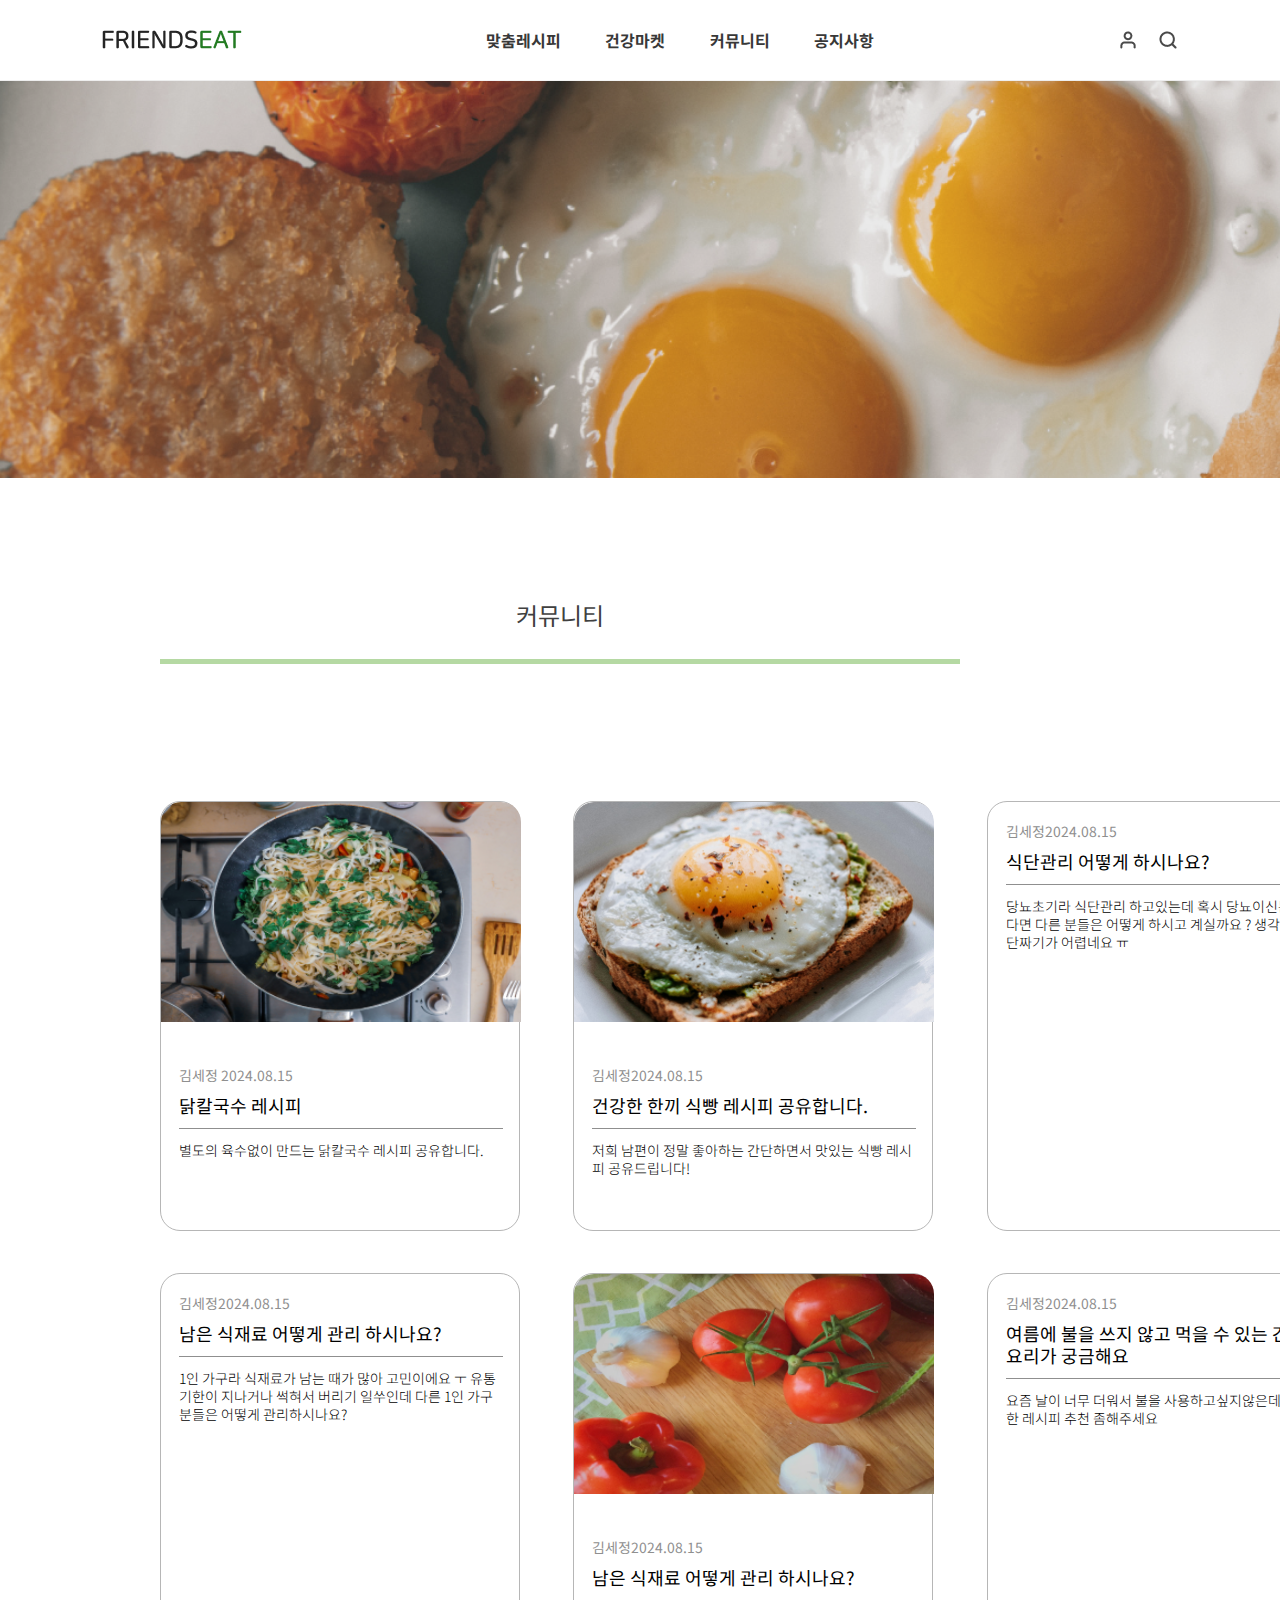
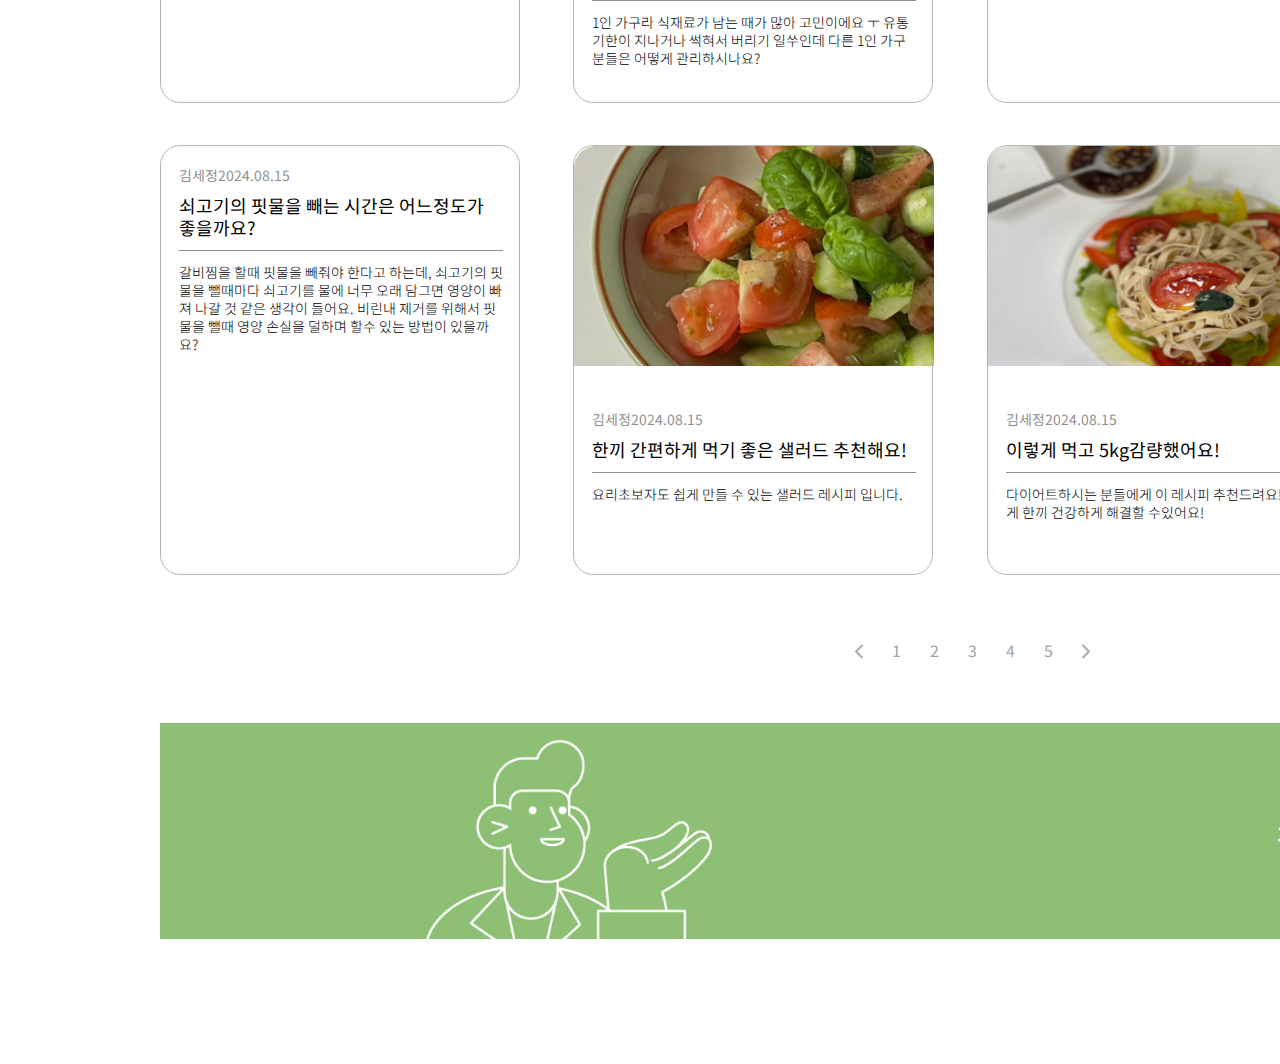
==== sub/community.html @ 51576c76 "20240816" ====
<!DOCTYPE html>
<html lang="en">
  <head>
    <meta charset="UTF-8" />
    <meta name="viewport" content="width=device-width, initial-scale=1.0" />
    <title>프렌즈잇</title>
    <link rel="stylesheet" href="../css/reset.css" />
    <link rel="stylesheet" href="../css/community.css" />
  </head>
  <body>
    <header>
      <div class="headerwrap">
        <div class="header_wrapper">
          <!-- 로고 -->
          <h1>
            <a href="/">
              <img src="../img/common/FRIENDSEAT.png" alt="로고" />
            </a>
          </h1>
          <!-- 메뉴 -->
          <nav>
            <ul>
              <li class="first_menu">
                <a href="./sub/my_recipe.html">맞춤레시피</a>
                <ul class="submenu">
                  <li><a href="#">건강정보</a></li>
                  <li><a href="#">인기레시피</a></li>
                  <li><a href="#">맞춤레시피</a></li>
                </ul>
              </li>
              <li class="second_menu">
                <a href="./market.html">건강마켓</a>
                <ul class="submenu">
                  <li><a href="#">베스트</a></li>
                  <li><a href="#">신상품</a></li>
                  <li><a href="#">건강반찬</a></li>
                  <li><a href="#">식사대용</a></li>
                  <li><a href="#">영양간식</a></li>
                  <li><a href="#">맞춤식단</a></li>
                </ul>
              </li>
              <li class="3rd_menu">
                <a href="./community.html">커뮤니티</a>
                <ul class="submenu">
                  <li><a href="./community.html">커뮤니티</a></li>
                  <li><a href="./community2.html">전문가의QnA</a></li>
                </ul>
              </li>
              <li>
                <a href="./notice.html">공지사항</a>
                <ul class="submenu">
                  <li><a href="./notice.html">공지사항</a></li>
                  <li><a href="./notice_2.html">홍보자료</a></li>
                </ul>
              </li>
            </ul>
          </nav>
          <!-- 아이콘 -->
          <div class="icons">
            <a href="./sub/login.html"><div class="login"></div></a>
            <a href="#"><div class="search"></div></a>
          </div>
        </div>
      </div>
    </header>
    <!-- 첫번째 섹션 -->
    <section class="sec01_wrap">
      <div class="visual_box"></div>
    </section>
    <!-- 두번째 섹션 -->
    <section class="sec02_wrap">
        <div class="top_txt">
            <a href="./community.html">커뮤니티</a>
            <a href="./community2.html">전문가의 QnA</a>
        </div>
        <div class="bottom_box">
              <div class="change_box">
                <a href="#">최신순</a>
                <a href="#">조회순</a>
                <a href="#">스크랩순</a>
              </div>
              <div class="community_photo">
                <a href="#"
                  ><div class="photo_box">
                    <div class="photo1"></div>
                    <div class="txt_community">
                     <h3><span>김세정 </span>2024.08.15</h3>
                    <h2>닭칼국수 레시피 </h2>
                    <p>별도의 육수없이 만드는 닭칼국수 레시피 공유합니다.</p>
                    
                  </div>
                  </div></a
                >
                <a href="#"
                  ><div class="photo_box">
                    <div class="photo2"></div>
                    <div class="txt_community">
                      <h3>김세정<span></span>2024.08.15</h3>
                     <h2>건강한 한끼 식빵 레시피 공유합니다. </h2>
                     <p>저희 남편이 정말 좋아하는 간단하면서 맛있는 식빵 레시피 공유드립니다!</p>
                     
                   </div>
                  </div></a
                >
                <a href="#"
                  ><div class="photo_box">
                  
                    <div class="txt_community">
                      <h3>김세정<span></span>2024.08.15</h3>
                     <h2>식단관리 어떻게 하시나요? </h2>
                     <p>당뇨초기라 식단관리 하고있는데 혹시 당뇨이신분 계시다면 다른 분들은  어떻게 하시고 계실까요 ? 
                      생각보다 식단짜기가 어렵네요 ㅠ  </p>
                     
                   </div>
                  </div></a
                >
                <a href="#"
                  ><div class="photo_box">
                    <div class="photo4"></div>
                    <div class="txt_community">
                      <h3>김세정<span></span>2024.08.15</h3>
                     <h2>단호박 닭가슴살 조림 따라해보기 </h2>
                     <p>1인 가구라 식재료가 남는 때가 많아 고민이에요 ㅜ
                      유통기한이 지나거나 썩혀서 버리기 일쑤인데
                      다른 1인 가구 분들은 어떻게 관리하시나요?</p>
                     
                   </div>
                  </div></a
                >
                <a href="#"
                  ><div class="photo_box">
                   
                    <div class="txt_community">
                      <h3>김세정<span></span>2024.08.15</h3>
                     <h2>남은 식재료 어떻게 관리 하시나요? </h2>
                     <p>1인 가구라 식재료가 남는 때가 많아 고민이에요 ㅜ
                      유통기한이 지나거나 썩혀서 버리기 일쑤인데
                      다른 1인 가구 분들은 어떻게 관리하시나요?</p>
                     
                   </div>
                  </div></a
                >
                <a href="#"
                  ><div class="photo_box">
                    <div class="photo6"></div>
                    <div class="txt_community">
                      <h3>김세정<span></span>2024.08.15</h3>
                     <h2>남은 식재료 어떻게 관리 하시나요? </h2>
                     <p>1인 가구라 식재료가 남는 때가 많아 고민이에요 ㅜ
                      유통기한이 지나거나 썩혀서 버리기 일쑤인데
                      다른 1인 가구 분들은 어떻게 관리하시나요?</p>
                     
                   </div>
                  </div></a
                >
                <a href="#"
                  ><div class="photo_box">
                  
                    <div class="txt_community">
                      <h3>김세정<span></span>2024.08.15</h3>
                     <h2>여름에 불을 쓰지 않고 먹을 수 있는 간단한 요리가 궁금해요 </h2>
                     <p>요즘 날이 너무 더워서 불을 사용하고싶지않은데  먹을만한 레시피 추천 좀해주세요 </p>
                     
                   </div>
                  </div></a
                >
                <a href="#"
                  ><div class="photo_box">
                 
                    <div class="txt_community">
                      <h3>김세정<span></span>2024.08.15</h3>
                     <h2>맛있고 건강한 간식 추천 부탁드려요 </h2>
                     <p>아이와 남편이 과체중이라서 체중조절을 해야합니다. 먹을거 좋아하고 특히 간식좋아합니다. 거기다 사과.오렌지.복숭아.호두 알러지가 있어서 만들어먹는 간식도 조심스럽네요. 맛있으면서 건강한 간식만드는법 알려주세요
                    </p>
                     
                   </div>
                  </div></a
                >
                <a href="#"
                  ><div class="photo_box">
                   
                    <div class="txt_community">
                      <h3>김세정<span></span>2024.08.15</h3>
                     <h2>쇠고기의 핏물을 빼는 시간은 어느정도가 좋을까요? </h2>
                     <p>갈비찜을 할때 핏물을 빼줘야 한다고 하는데, 쇠고기의 핏물을 뺄때마다 쇠고기를 물에 너무 오래 담그면 영양이 빠져 나갈 것 같은 생각이 들어요. 비린내 졔거를 위해서 
                       핏물을  뺄때 영양 손실을 덜하며 할수 있는 방법이 있을까요?</p>
                     
                   </div>
                  </div></a>
                <a href="#"
                  ><div class="photo_box">
                    <div class="photo10"></div>
                    <div class="txt_community">
                      <h3>김세정<span></span>2024.08.15</h3>
                     <h2>한끼 간편하게 먹기 좋은 샐러드 추천해요!  </h2>
                     <p>요리초보자도 쉽게 만들 수 있는 샐러드 레시피 입니다.</p>
                     
                   </div>
                  </div></a>
                <a href="#"
                  ><div class="photo_box">
                    <div class="photo11"></div>
                    <div class="txt_community">
                      <h3>김세정<span></span>2024.08.15</h3>
                     <h2>이렇게 먹고 5kg감량했어요!  </h2>
                     <p>다이어트하시는 분들에게 이 레시피 추천드려요! 
                      간단하게 한끼 건강하게 해결할 수있어요! </p>
                     
                   </div>
                  </div></a>
                <a href="#"
                  ><div class="photo_box">
                 
                    <div class="txt_community">
                      <h3>김세정<span></span>2024.08.15</h3>
                     <h2>전을 바삭하게 굽는 방법 궁금해요 </h2>
                     <p>항상 전을 할때 눅눅해져서 고민이에요 . 반죽이 문제인건지 ..
                       전분가루를 사용하는데 혹시 추가로 들어가는 재료가 따로있을까요?</p>
                     
                   </div>
                  </div></a>
                
              </div>
             
        </div>
        <div class="recipe_number">
          <a href="#"></a>
          <a href="#">1</a>
          <a href="#">2</a>
          <a href="#">3</a>
          <a href="#">4</a>
          <a href="#">5</a>
          <a href="#"></a>
        </div>
        <!-- 세번째 섹션 -->
        <a href="#"><div class="sec03_wrap">
          <div class="info_txt">
          <h2>건강정보 바로가기 </h2>
        </div>
         </div></a>
        
  </body>
</html>
---- css/community.css ----
@charset "utf-8";
@import url("https://fonts.googleapis.com/css2?family=Noto+Sans+KR:wght@100..900&family=Noto+Sans:ital,wght@0,100..900;1,100..900&display=swap");

* {
  margin: 0;
  padding: 0;
}
body {
  font-family: "Noto Sans KR", sans-serif;
  color: #383838;
}
.page_wrap {
  width: 100%;
}
header {
  width: 100%;
  height: auto;
  border-bottom: 1px solid #eeeeee;

  position: fixed;
  z-index: 999;
}
.headerwrap {
  width: 100%;
  height: 80px;

  background-color: transparent;
  transition: 0.3s;
}
.headerwrap:hover {
  background-color: #fff;
}
.header_wrapper {
  width: 84%;
  height: 100%;
  display: flex;
  justify-content: space-between;
  margin: 0 auto;
}
h1 {
  width: 140px;
  height: 20px;
  padding: 30px 0;
}
nav {
  width: 36%;
  height: 100%;
  text-align: center;
  font-weight: bold;
}
nav > ul {
  display: flex;
  justify-content: space-between;
  line-height: 80px;
  width: 100%;
  height: auto;
  position: relative;
}
nav > ul::after {
  position: absolute;
  top: 80px;
  left: -80px;
  content: "메뉴배경";
  font-size: 0;
  display: block;
  width: 128%;
  height: 0;
  overflow: hidden;
  background-color: #fff;
  box-sizing: border-box;
  border: 1px solid #f5f5f5;

  border-top: none;
  transition: 0.3s;
  border-radius: 0px 0px 20px 20px;
}

nav > ul:hover::after {
  height: 240px;
}
.submenu:not(:hover) > li > a {
  color: #797979;
}
.icons {
  display: flex;
  padding: 30px 0;
  column-gap: 20px;
}

.login {
  width: 20px;
  height: 20px;
  background-image: url(../img/common/css_sprites_1.png);
  background-position: -2211px -499px;
}
.search {
  width: 20px;
  height: 20px;
  background-image: url(../img/common/css_sprites_1.png);
  background-position: -1293px -628px;
}

/*2차메뉴*/
nav > ul > li {
  position: relative;
  top: 0;
  left: 0;
}
.submenu {
  width: 156%;
  height: 0;
  overflow: hidden;
  background-color: rgb(255, 255, 255);
  position: absolute;
  top: 80px;
  left: -18px;
  line-height: 32px;
  transition: 0.5s;
  column-gap: 70px;
  color: #575757;
  text-align: center;
  z-index: 55;
  transition: 0.3s;
}
.submenu li {
  padding-top: 20px;
}
nav > ul:hover .submenu {
  height: 210px;
}
nav > ul > li:hover > a {
  color: #88b14b;
}
.submenu > li:hover > a {
  color: #88b14b;
}
/* 메뉴 애니메이션 */
nav > ul > li:after {
  content: "";
  position: absolute;
  bottom: 0;
  left: 0;
  width: 45px;
  height: 4px;
  display: block;
  background-color: #237b22;
  transform: scaleX(0);
  transition: 0.3s;
}
nav > ul > li:nth-child(2):after {
  content: "";
  position: absolute;
  bottom: 0;
  left: 1px;
  width: 45px;
  height: 4px;
  display: block;
  background-color: #237b22;
  transform: scaleX(0);
  transition: 0.3s;
}
nav > ul > li:nth-child(2):after {
  content: "";
  position: absolute;
  bottom: 0;
  left: 1px;
  width: 45px;
  height: 4px;
  display: block;
  background-color: #237b22;
  transform: scaleX(0);
  transition: 0.3s;
}
nav > ul > li:nth-child(3):after {
  content: "";
  position: absolute;
  bottom: 0;
  left: 1px;
  width: 45px;
  height: 4px;
  display: block;
  background-color: #237b22;
  transform: scaleX(0);
  transition: 0.3s;
}
nav > ul > li:nth-child(4):after {
  content: "";
  position: absolute;
  bottom: 0;
  left: 2px;
  width: 45px;
  height: 4px;
  display: block;
  background-color: #237b22;
  transform: scaleX(0);
  transition: 0.3s;
}
nav ul li:nth-child(1):hover::after {
  width: 78px;
  transform: scaleX(1);
}
nav ul li:nth-child(2):hover::after {
  width: 63px;
  transform: scaleX(1);
}
nav ul li:nth-child(3):hover::after {
  width: 63px;
  transform: scaleX(1);
}
nav ul li:nth-child(4):hover::after {
  width: 45px;
  transform: scaleX(1);
}
section {
  margin: 0 auto;
  margin-bottom: 125px;
  width: 100%;
}
/* 섹션1 */
.sec01_wrap {
  width: 1920px;
  height: 478px;
  background-image: url(../img/recipe/recipe_main.png);
  background-repeat: no-repeat;
  margin: 0 auto;
}
.visual_box {
  width: 100%;
  height: 100%;
  box-sizing: border-box;
  padding: 250px 120px;
}

.visual_box > h2 {
  font-size: 48px;
  color: #fff;
  font-weight: bold;
  margin-bottom: 20px;
}
.visual_box > p {
  font-size: 24px;
  color: #fff;
  font-weight: 400;
}
.sec02_wrap {
  width: 1920px;
  height: auto;
  margin: 0 auto;
  margin-top: 125px;
  margin-bottom: 125px;
}
.sec02_wrap .top_txt {
  margin: 0 auto;
  width: 1600px;
  font-size: 24px;
  color: #000000;

  display: flex;
  justify-content: space-between;
  margin-bottom: 125px;
}
.sec02_wrap .top_txt a {
  width: 800px;
  text-align: center;
  color: #404040;
  transition: 0.2s;
}
.sec02_wrap .top_txt a:last-child {
  width: 800px;
  text-align: center;
  color: #c9c9c9;
  transition: 0.2s;
}
.sec02_wrap .top_txt a:hover {
  font-weight: 500;
}

.sec02_wrap .top_txt a:first-child::after {
  content: "";
  display: block;
  width: 800px;
  height: 5px;
  background-color: #b5d9a3;
  margin: 0 auto;
  position: relative;
  top: 32px;
}
.change_box {
  width: fit-content;
  height: 20px;
  margin: 0 auto;
  margin-right: 160px;
  margin-bottom: 24px;
  text-align: center;
}
.change_box a {
  margin-left: 20px;
  color: #d9d9d9;
  transition: 0.3s;
}
.change_box a:hover {
  color: #237b22;
  font-weight: 500;
}
.community_photo {
  width: 1600px;
  height: 1375px;
  display: flex;
  justify-content: space-between;
  flex-wrap: wrap;
  margin: 0 auto;
}

.community_photo > a {
  width: 360px;
  height: 430px;
  box-sizing: border-box;
  border: 1px solid #b6b6b6;
  border-radius: 20px;
  margin-bottom: 42px;
}
.community_photo .photo_box {
  width: 360px;
  height: 430px;
  overflow: hidden;
}
.photo1 {
  width: 360px;
  height: 220px;
  overflow: hidden;
  background-image: url(../img/community/community1.png);
  background-repeat: no-repeat;
  background-size: 110%;
  border-radius: 20px 20px 0 0;
  background-position: -10px;
  margin-bottom: 24px;
}
.txt_community {
  box-sizing: border-box;
  padding: 18px;
}
.photo_box p {
  font-size: 14px;
  color: #000;
  font-weight: 300;
  line-height: 18px;
}
.photo_box h3 {
  font-size: 14px;
  font-weight: 400;
  color: #8f8f8f;
  margin-bottom: 12px;
  margin-top: 4px;
}
.photo_box h2 {
  font-size: 18px;
  font-weight: 400;
  color: #000;
  margin-bottom: 12px;
  line-height: 22px;
}
.photo_box h2::after {
  content: "";
  display: block;
  width: 324px;
  height: 1px;
  background-color: #8f8f8f;
  position: relative;
  top: 12px;
  margin-bottom: 24px;
}

.photo2 {
  width: 360px;
  height: 220px;
  background-image: url(../img/community/community2.png);
  background-repeat: no-repeat;
  background-size: 100%;

  border-radius: 20px 20px 0 0;

  margin-bottom: 24px;
}

.photo4 {
  width: 360px;
  height: 220px;
  background-image: url(../img/community/community4.png);
  background-repeat: no-repeat;
  background-size: 100%;

  border-radius: 20px 20px 0 0;
  margin-bottom: 17px;
  margin-bottom: 24px;
}

.photo6 {
  width: 360px;
  height: 220px;
  background-image: url(../img/community/community6.png);
  background-repeat: no-repeat;
  background-size: 110%;

  border-radius: 20px 20px 0 0;
  background-position: -6px;
  margin-bottom: 24px;
}

.photo10 {
  width: 360px;
  height: 220px;
  background-image: url(../img/community/community10.png);
  background-repeat: no-repeat;
  background-size: 110%;
  border-radius: 20px 20px 0 0;
  margin-bottom: 24px;
}
.photo11 {
  width: 360px;
  height: 220px;
  background-image: url(../img/community/community11.png);
  background-repeat: no-repeat;
  background-size: 110%;
  border-radius: 20px 20px 0 0;
  margin-bottom: 24px;
  background-position: -28px;
}

.recipe_number {
  width: 1600px;
  height: fit-content;
  margin: 0 auto;
  text-align: center;
  margin-top: 65px;
}
.recipe_number a {
  font-size: 16px;
  margin-left: 25px;
  color: #a4a4a4;
  display: inline-block;
  transition: 0.3s;
}
.recipe_number a:first-child {
  width: 8px;
  height: 16px;
  position: relative;
  top: 2px;
  background-image: url(../img/icon/sprite.png);
  background-position: -2277px 1px;
  background-repeat: no-repeat;
}
.recipe_number a:last-child {
  width: 8px;
  height: 16px;
  position: relative;
  top: 2px;
  background-image: url(../img/icon/sprite.png);
  background-position: -2285px 1px;
  background-repeat: no-repeat;
}
.recipe_number a:hover {
  color: #237b22;

  font-weight: 500;
}

/* 세번째 섹션 */
.sec03_wrap {
  width: 1600px;
  height: 216px;
  background-color: #404040;
  margin: 0 auto;
  margin-top: 65px;
  background-image: url(../img/community/health_information.png);
  background-repeat: no-repeat;
}
.sec03_wrap .info_txt {
  width: 100%;
  height: 100%;
  box-sizing: border-box;
  padding: 100px 270px;
  text-align: end;
}
.sec03_wrap .info_txt h2 {
  font-size: 28px;
  color: #fff;
  font-weight: 500;
}
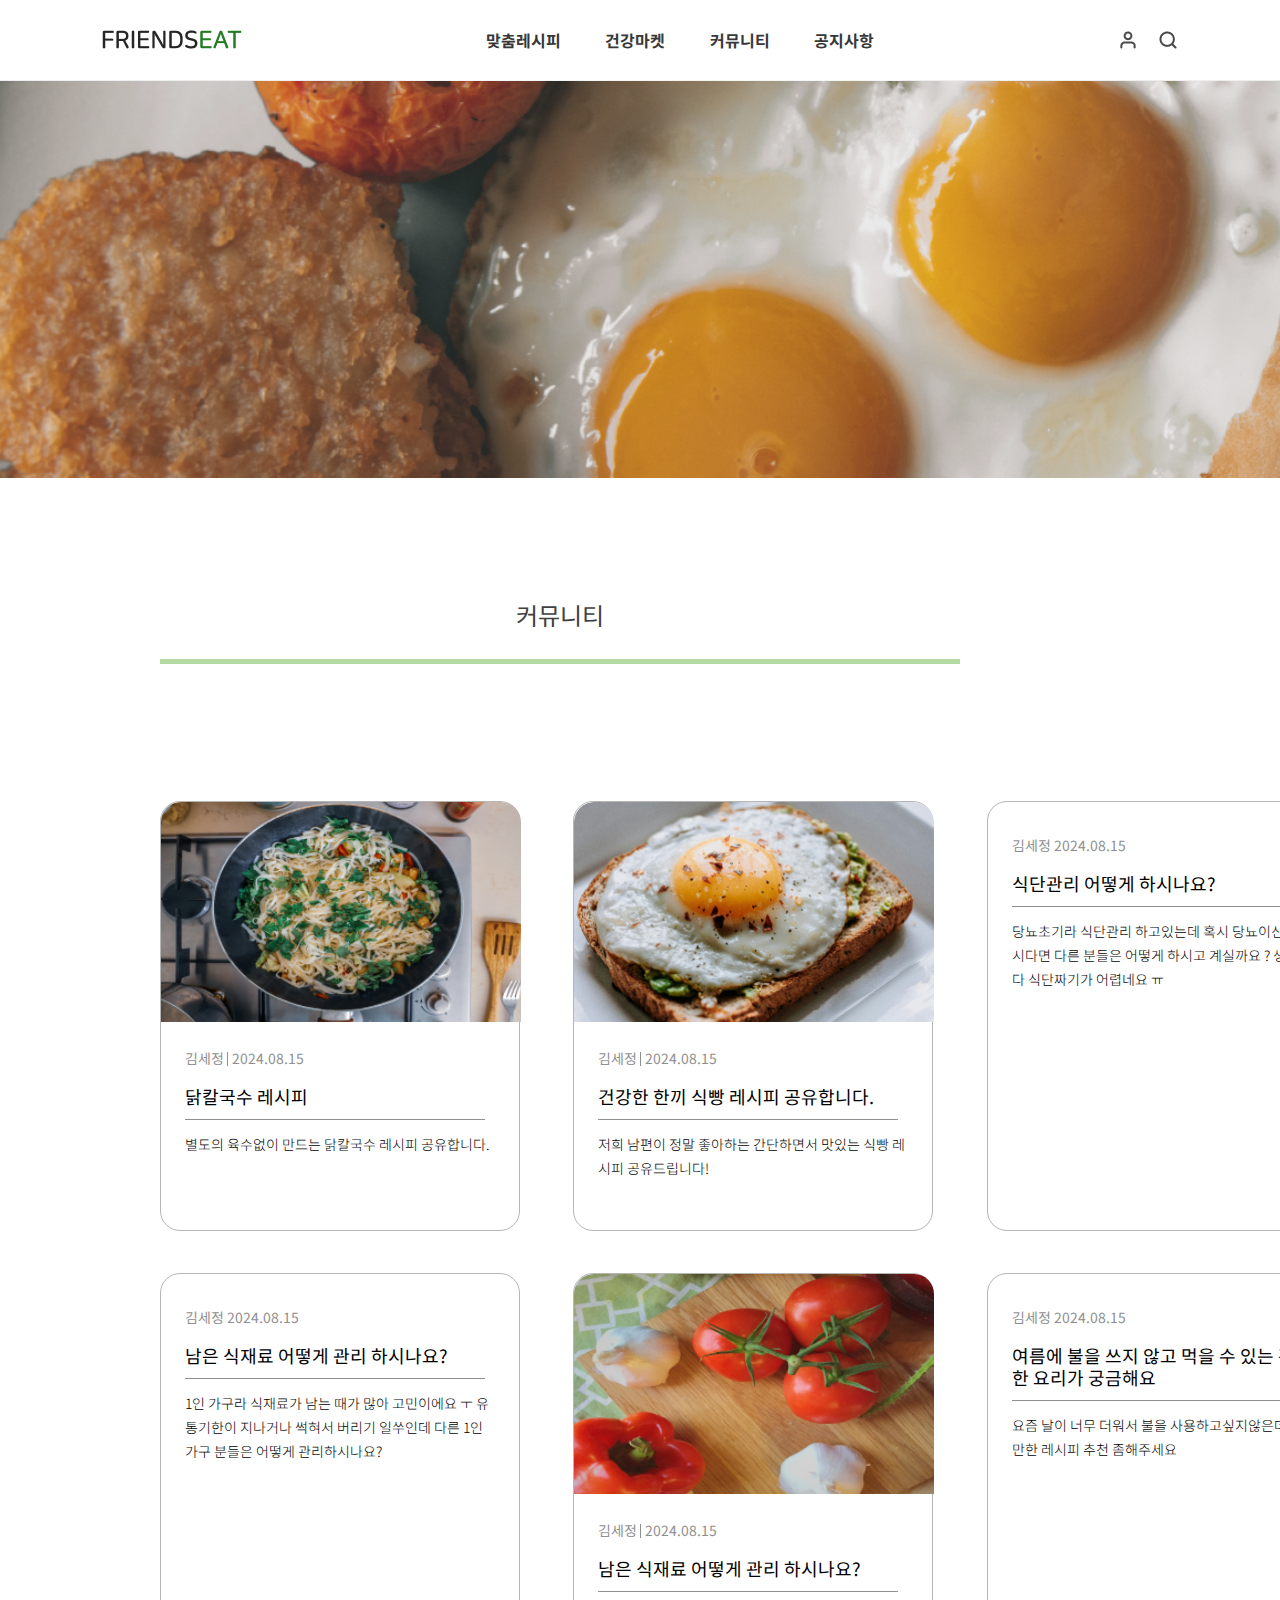
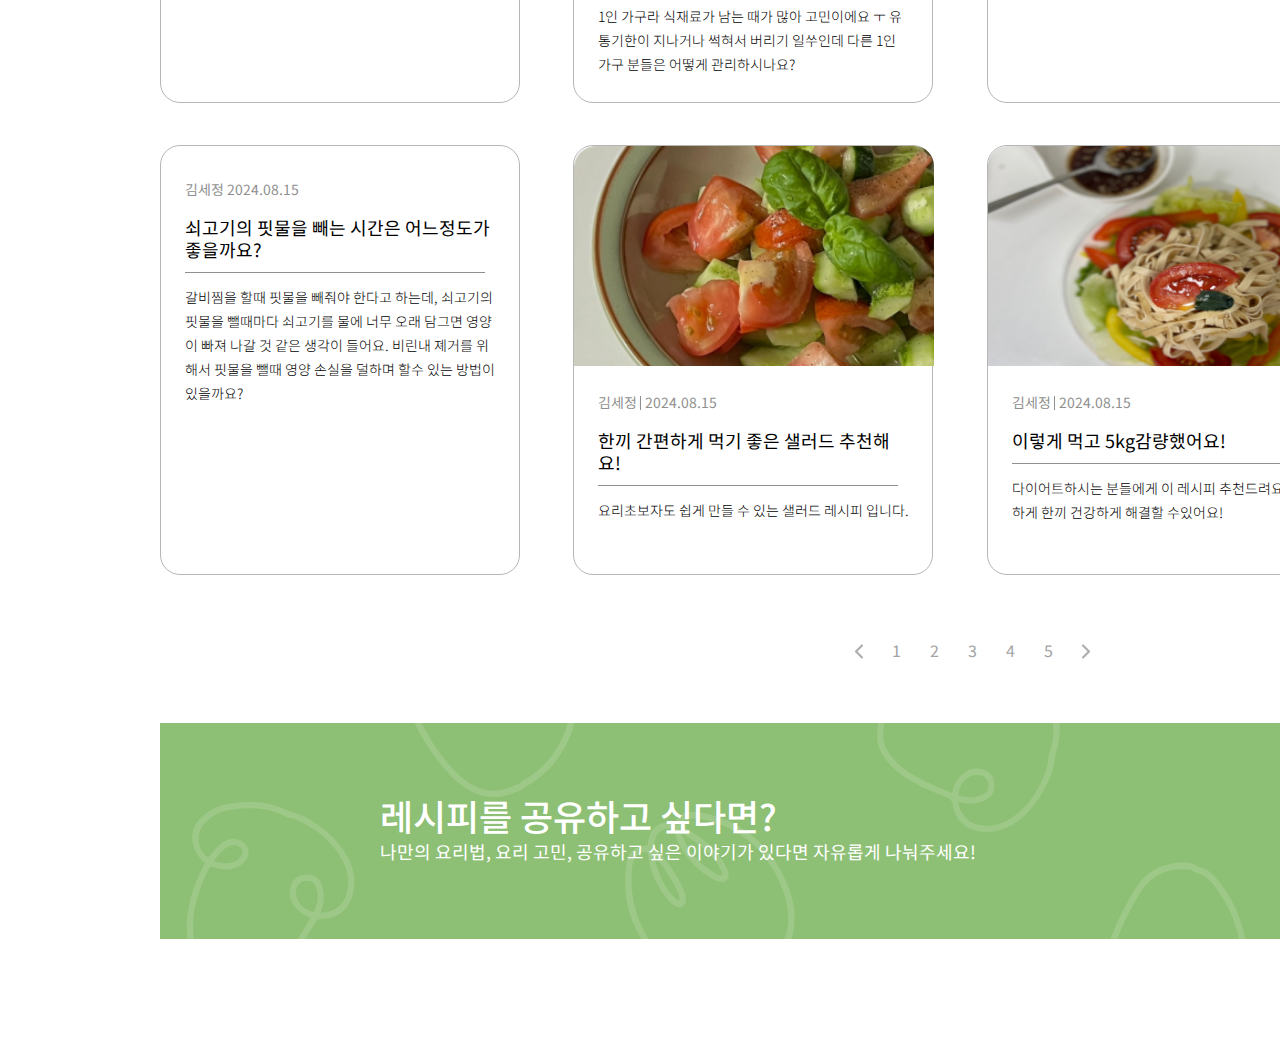
==== commit 38ff06f8: "20240821" ====
--- a/sub/community.html
+++ b/sub/community.html
@@ -6,6 +6,7 @@
     <title>프렌즈잇</title>
     <link rel="stylesheet" href="../css/reset.css" />
     <link rel="stylesheet" href="../css/community.css" />
+    <script src="../js/index.js"></script>
   </head>
   <body>
     <header>
@@ -84,7 +85,7 @@
                   ><div class="photo_box">
                     <div class="photo1"></div>
                     <div class="txt_community">
-                     <h3><span>김세정 </span>2024.08.15</h3>
+                      <h3>김세정<span></span> 2024.08.15</h3>
                     <h2>닭칼국수 레시피 </h2>
                     <p>별도의 육수없이 만드는 닭칼국수 레시피 공유합니다.</p>
                     
@@ -95,7 +96,7 @@
                   ><div class="photo_box">
                     <div class="photo2"></div>
                     <div class="txt_community">
-                      <h3>김세정<span></span>2024.08.15</h3>
+                      <h3>김세정<span></span> 2024.08.15</h3>
                      <h2>건강한 한끼 식빵 레시피 공유합니다. </h2>
                      <p>저희 남편이 정말 좋아하는 간단하면서 맛있는 식빵 레시피 공유드립니다!</p>
                      
@@ -105,8 +106,8 @@
                 <a href="#"
                   ><div class="photo_box">
                   
-                    <div class="txt_community">
-                      <h3>김세정<span></span>2024.08.15</h3>
+                    <div class="txt_nonephoto">
+                      <h3>김세정<span></span> 2024.08.15</h3>
                      <h2>식단관리 어떻게 하시나요? </h2>
                      <p>당뇨초기라 식단관리 하고있는데 혹시 당뇨이신분 계시다면 다른 분들은  어떻게 하시고 계실까요 ? 
                       생각보다 식단짜기가 어렵네요 ㅠ  </p>
@@ -118,7 +119,7 @@
                   ><div class="photo_box">
                     <div class="photo4"></div>
                     <div class="txt_community">
-                      <h3>김세정<span></span>2024.08.15</h3>
+                      <h3>김세정<span></span> 2024.08.15</h3>
                      <h2>단호박 닭가슴살 조림 따라해보기 </h2>
                      <p>1인 가구라 식재료가 남는 때가 많아 고민이에요 ㅜ
                       유통기한이 지나거나 썩혀서 버리기 일쑤인데
@@ -130,8 +131,8 @@
                 <a href="#"
                   ><div class="photo_box">
                    
-                    <div class="txt_community">
-                      <h3>김세정<span></span>2024.08.15</h3>
+                    <div class="txt_nonephoto">
+                      <h3>김세정<span></span> 2024.08.15</h3>
                      <h2>남은 식재료 어떻게 관리 하시나요? </h2>
                      <p>1인 가구라 식재료가 남는 때가 많아 고민이에요 ㅜ
                       유통기한이 지나거나 썩혀서 버리기 일쑤인데
@@ -144,7 +145,7 @@
                   ><div class="photo_box">
                     <div class="photo6"></div>
                     <div class="txt_community">
-                      <h3>김세정<span></span>2024.08.15</h3>
+                      <h3>김세정<span></span> 2024.08.15</h3>
                      <h2>남은 식재료 어떻게 관리 하시나요? </h2>
                      <p>1인 가구라 식재료가 남는 때가 많아 고민이에요 ㅜ
                       유통기한이 지나거나 썩혀서 버리기 일쑤인데
@@ -156,8 +157,8 @@
                 <a href="#"
                   ><div class="photo_box">
                   
-                    <div class="txt_community">
-                      <h3>김세정<span></span>2024.08.15</h3>
+                    <div class="txt_nonephoto">
+                      <h3>김세정<span></span> 2024.08.15</h3>
                      <h2>여름에 불을 쓰지 않고 먹을 수 있는 간단한 요리가 궁금해요 </h2>
                      <p>요즘 날이 너무 더워서 불을 사용하고싶지않은데  먹을만한 레시피 추천 좀해주세요 </p>
                      
@@ -167,8 +168,8 @@
                 <a href="#"
                   ><div class="photo_box">
                  
-                    <div class="txt_community">
-                      <h3>김세정<span></span>2024.08.15</h3>
+                    <div class="txt_nonephoto">
+                      <h3>김세정<span></span> 2024.08.15</h3>
                      <h2>맛있고 건강한 간식 추천 부탁드려요 </h2>
                      <p>아이와 남편이 과체중이라서 체중조절을 해야합니다. 먹을거 좋아하고 특히 간식좋아합니다. 거기다 사과.오렌지.복숭아.호두 알러지가 있어서 만들어먹는 간식도 조심스럽네요. 맛있으면서 건강한 간식만드는법 알려주세요
                     </p>
@@ -179,8 +180,8 @@
                 <a href="#"
                   ><div class="photo_box">
                    
-                    <div class="txt_community">
-                      <h3>김세정<span></span>2024.08.15</h3>
+                    <div class="txt_nonephoto">
+                      <h3>김세정<span></span> 2024.08.15</h3>
                      <h2>쇠고기의 핏물을 빼는 시간은 어느정도가 좋을까요? </h2>
                      <p>갈비찜을 할때 핏물을 빼줘야 한다고 하는데, 쇠고기의 핏물을 뺄때마다 쇠고기를 물에 너무 오래 담그면 영양이 빠져 나갈 것 같은 생각이 들어요. 비린내 졔거를 위해서 
                        핏물을  뺄때 영양 손실을 덜하며 할수 있는 방법이 있을까요?</p>
@@ -191,7 +192,7 @@
                   ><div class="photo_box">
                     <div class="photo10"></div>
                     <div class="txt_community">
-                      <h3>김세정<span></span>2024.08.15</h3>
+                      <h3>김세정<span></span> 2024.08.15</h3>
                      <h2>한끼 간편하게 먹기 좋은 샐러드 추천해요!  </h2>
                      <p>요리초보자도 쉽게 만들 수 있는 샐러드 레시피 입니다.</p>
                      
@@ -201,7 +202,7 @@
                   ><div class="photo_box">
                     <div class="photo11"></div>
                     <div class="txt_community">
-                      <h3>김세정<span></span>2024.08.15</h3>
+                      <h3>김세정<span></span> 2024.08.15</h3>
                      <h2>이렇게 먹고 5kg감량했어요!  </h2>
                      <p>다이어트하시는 분들에게 이 레시피 추천드려요! 
                       간단하게 한끼 건강하게 해결할 수있어요! </p>
@@ -211,8 +212,8 @@
                 <a href="#"
                   ><div class="photo_box">
                  
-                    <div class="txt_community">
-                      <h3>김세정<span></span>2024.08.15</h3>
+                    <div class="txt_nonephoto">
+                      <h3>김세정<span></span> 2024.08.15</h3>
                      <h2>전을 바삭하게 굽는 방법 궁금해요 </h2>
                      <p>항상 전을 할때 눅눅해져서 고민이에요 . 반죽이 문제인건지 ..
                        전분가루를 사용하는데 혹시 추가로 들어가는 재료가 따로있을까요?</p>
@@ -233,10 +234,13 @@
           <a href="#"></a>
         </div>
         <!-- 세번째 섹션 -->
-        <a href="#"><div class="sec03_wrap">
+        <div class="sec03_wrap">
           <div class="info_txt">
-          <h2>건강정보 바로가기 </h2>
-        </div>
+          <h2>레시피를 공유하고 싶다면? </h2>
+          <p>나만의 요리법, 요리 고민, 공유하고 싶은 이야기가 있다면  자유롭게 나눠주세요!
+          </p>
+        </div>
+        <a href="#"><div class="info_btn">글 작성하기</div>
          </div></a>
         
   </body>
--- a/css/community.css
+++ b/css/community.css
@@ -8,6 +8,13 @@
 body {
   font-family: "Noto Sans KR", sans-serif;
   color: #383838;
+}
+body::-webkit-scrollbar {
+  width: 16px;
+}
+body::-webkit-scrollbar-thumb {
+  background-color: #c9c9c9;
+  border-radius: 20px;
 }
 .page_wrap {
   width: 100%;
@@ -318,11 +325,15 @@
   border: 1px solid #b6b6b6;
   border-radius: 20px;
   margin-bottom: 42px;
+  transition: 0.3s;
 }
 .community_photo .photo_box {
   width: 360px;
   height: 430px;
   overflow: hidden;
+}
+.community_photo > a:hover {
+  border: 1px solid #237b22;
 }
 .photo1 {
   width: 360px;
@@ -337,19 +348,31 @@
 }
 .txt_community {
   box-sizing: border-box;
-  padding: 18px;
+  padding: 0 24px;
+}
+.txt_community span {
+  display: inline-block;
+  width: 1px;
+  height: 14px;
+  background-color: #8f8f8f;
+  position: relative;
+  top: 4px;
+  left: 1px;
+  margin: 2px;
 }
 .photo_box p {
   font-size: 14px;
   color: #000;
   font-weight: 300;
-  line-height: 18px;
-}
+  line-height: 24px;
+  margin-top: 20px;
+}
+
 .photo_box h3 {
   font-size: 14px;
   font-weight: 400;
   color: #8f8f8f;
-  margin-bottom: 12px;
+  margin-bottom: 20px;
   margin-top: 4px;
 }
 .photo_box h2 {
@@ -362,14 +385,17 @@
 .photo_box h2::after {
   content: "";
   display: block;
-  width: 324px;
+  width: 300px;
   height: 1px;
   background-color: #8f8f8f;
   position: relative;
   top: 12px;
   margin-bottom: 24px;
 }
-
+.txt_nonephoto {
+  box-sizing: border-box;
+  padding: 32px 24px;
+}
 .photo2 {
   width: 360px;
   height: 220px;
@@ -471,18 +497,40 @@
   background-color: #404040;
   margin: 0 auto;
   margin-top: 65px;
-  background-image: url(../img/community/health_information.png);
-  background-repeat: no-repeat;
+  background-image: url(../img/community/community_card.png);
+  background-repeat: no-repeat;
+  display: flex;
+  justify-content: space-between;
+  align-items: center;
+  box-sizing: border-box;
+  padding: 74px 220px;
 }
 .sec03_wrap .info_txt {
   width: 100%;
   height: 100%;
-  box-sizing: border-box;
-  padding: 100px 270px;
-  text-align: end;
+  text-align: start;
+  line-height: 36px;
 }
 .sec03_wrap .info_txt h2 {
-  font-size: 28px;
+  font-size: 36px;
   color: #fff;
   font-weight: 500;
 }
+.sec03_wrap .info_txt p {
+  font-size: 18px;
+  color: #fff;
+  font-weight: 400;
+}
+.info_btn {
+  width: 127px;
+  border: 1px solid #fff;
+  border-radius: 30px;
+  padding: 15px 30px;
+  text-align: center;
+  color: #fff;
+  transition: 0.3s;
+}
+.sec03_wrap a:hover .info_btn {
+  background-color: #fff;
+  color: #237b22;
+}
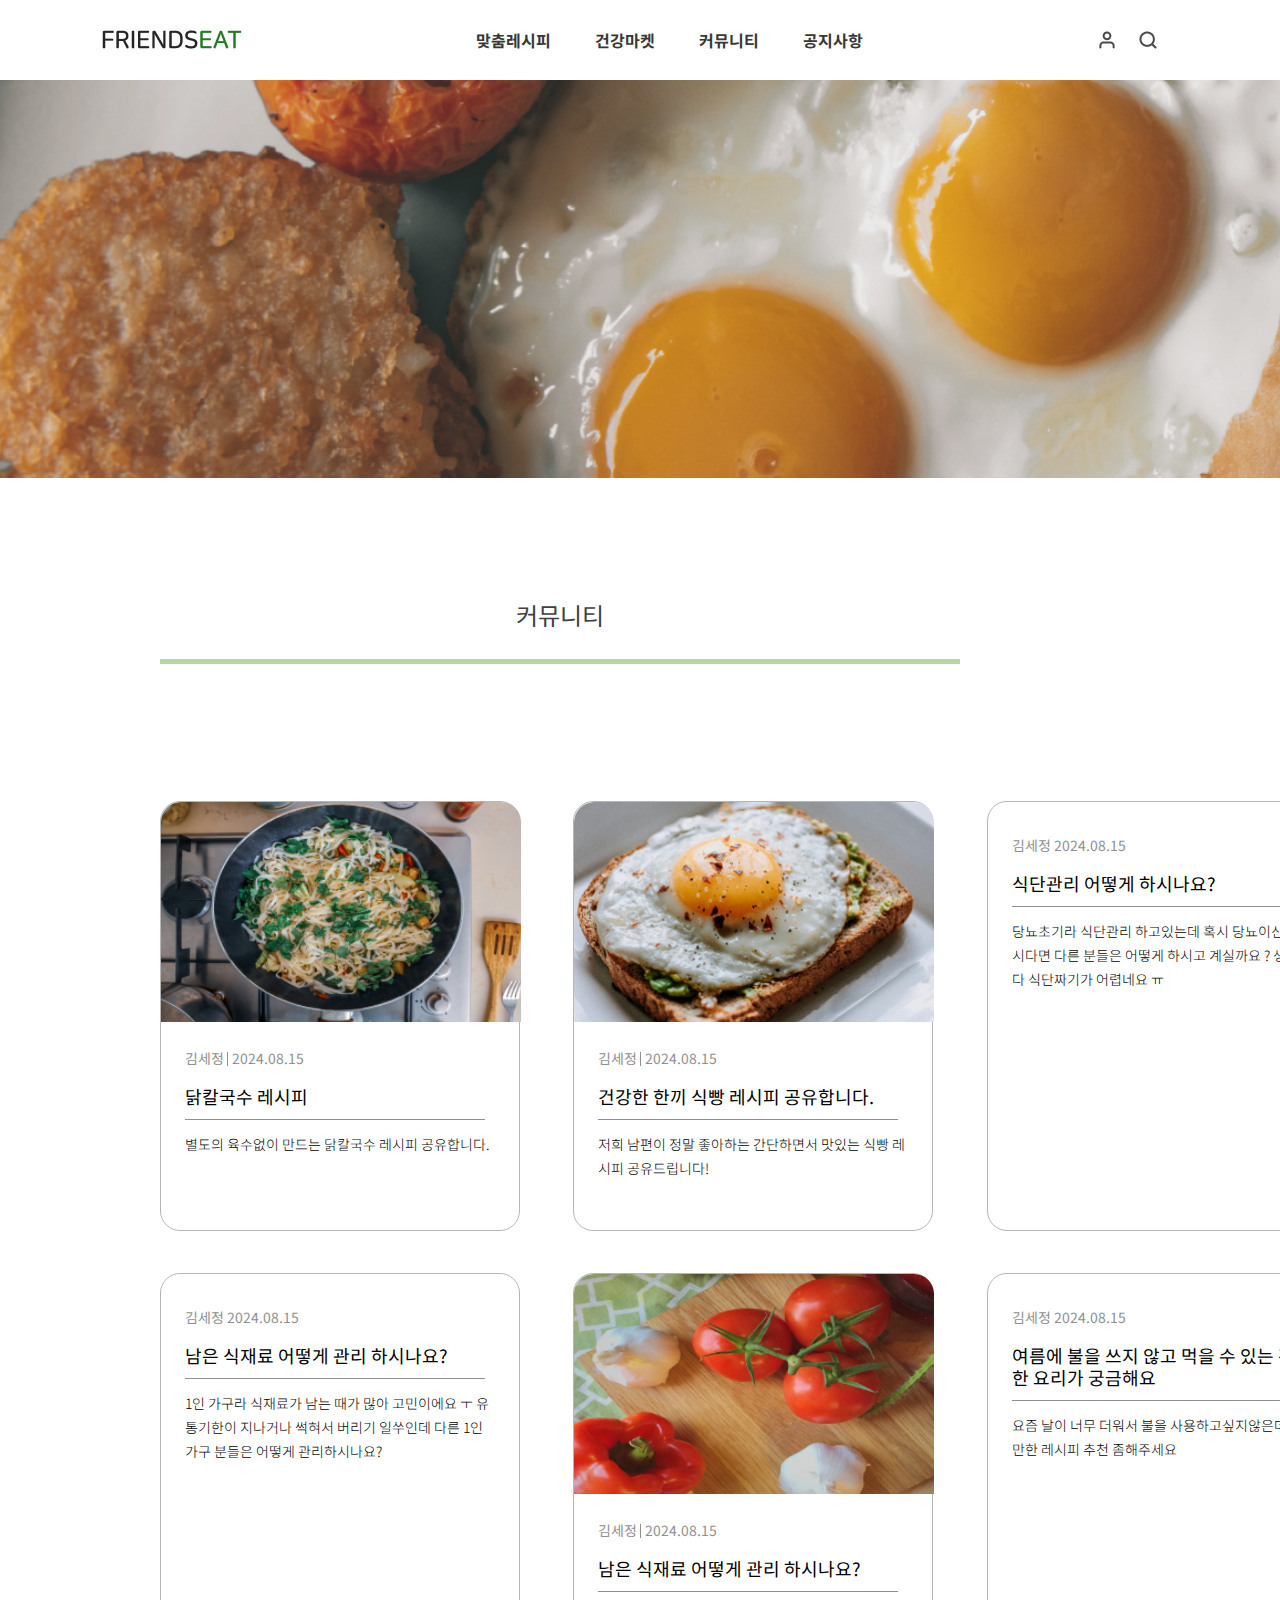
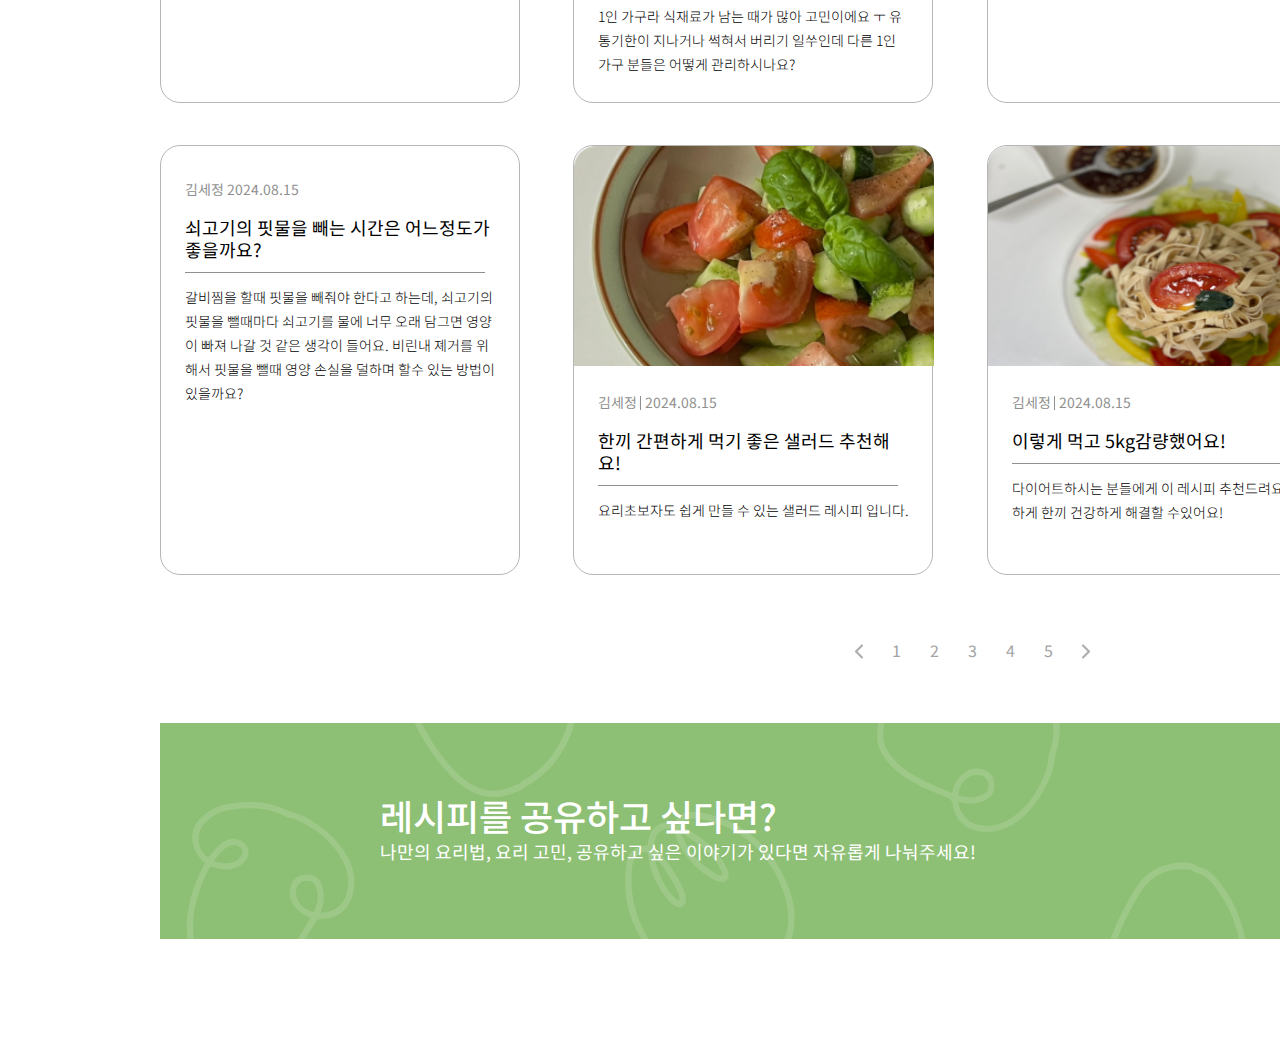
==== commit 50ed6c5f: "20240821" ====
--- a/sub/community.html
+++ b/sub/community.html
@@ -59,7 +59,8 @@
           <!-- 아이콘 -->
           <div class="icons">
             <a href="./sub/login.html"><div class="login"></div></a>
-            <a href="#"><div class="search"></div></a>
+            <a href="#" onclick="showDetail()"><div class="search"></div></a>
+              <a href="#" onclick="hideDetail()"><div class="close"></div></a>
           </div>
         </div>
       </div>
--- a/css/community.css
+++ b/css/community.css
@@ -5,15 +5,16 @@
   margin: 0;
   padding: 0;
 }
+
 body {
   font-family: "Noto Sans KR", sans-serif;
   color: #383838;
 }
 body::-webkit-scrollbar {
-  width: 16px;
+  width: 10px;
 }
 body::-webkit-scrollbar-thumb {
-  background-color: #c9c9c9;
+  background-color: #5f5f5f;
   border-radius: 20px;
 }
 .page_wrap {
@@ -22,7 +23,7 @@
 header {
   width: 100%;
   height: auto;
-  border-bottom: 1px solid #eeeeee;
+  /* border-bottom: 1px solid #eeeeee; */
 
   position: fixed;
   z-index: 999;
@@ -31,7 +32,7 @@
   width: 100%;
   height: 80px;
 
-  background-color: transparent;
+  background-color: #fff;
   transition: 0.3s;
 }
 .headerwrap:hover {
@@ -75,7 +76,7 @@
   overflow: hidden;
   background-color: #fff;
   box-sizing: border-box;
-  border: 1px solid #f5f5f5;
+  /* border: 1px solid #f5f5f5; */
 
   border-top: none;
   transition: 0.3s;
@@ -95,16 +96,38 @@
 }
 
 .login {
-  width: 20px;
-  height: 20px;
+  width: 21px;
+  height: 21px;
   background-image: url(../img/common/css_sprites_1.png);
   background-position: -2211px -499px;
+}
+.login:hover {
+  background-repeat: no-repeat;
+  background-image: url(../img/icon/login_green.png);
+  background-position: 1px 0px;
+  background-size: 90%;
 }
 .search {
   width: 20px;
   height: 20px;
   background-image: url(../img/common/css_sprites_1.png);
   background-position: -1293px -628px;
+}
+.search:hover {
+  background-image: url(../img/icon/search_green.png);
+
+  background-position: 1px 20px;
+  background-size: 102%;
+}
+.close {
+  width: 20px;
+  height: 20px;
+  background-image: url(../img/icon/close.png);
+  background-repeat: no-repeat;
+  position: relative;
+  left: -20px;
+  top: 1px;
+  display: none;
 }
 
 /*2차메뉴*/
@@ -136,10 +159,10 @@
   height: 210px;
 }
 nav > ul > li:hover > a {
-  color: #88b14b;
+  color: #237b22;
 }
 .submenu > li:hover > a {
-  color: #88b14b;
+  color: #237b22;
 }
 /* 메뉴 애니메이션 */
 nav > ul > li:after {
@@ -154,12 +177,12 @@
   transform: scaleX(0);
   transition: 0.3s;
 }
-nav > ul > li:nth-child(2):after {
+nav > ul > li:nth-child(1):after {
   content: "";
   position: absolute;
   bottom: 0;
   left: 1px;
-  width: 45px;
+  width: 72px;
   height: 4px;
   display: block;
   background-color: #237b22;
@@ -171,7 +194,7 @@
   position: absolute;
   bottom: 0;
   left: 1px;
-  width: 45px;
+  width: 56px;
   height: 4px;
   display: block;
   background-color: #237b22;
@@ -183,7 +206,7 @@
   position: absolute;
   bottom: 0;
   left: 1px;
-  width: 45px;
+  width: 56px;
   height: 4px;
   display: block;
   background-color: #237b22;
@@ -195,7 +218,7 @@
   position: absolute;
   bottom: 0;
   left: 2px;
-  width: 45px;
+  width: 56px;
   height: 4px;
   display: block;
   background-color: #237b22;
@@ -203,26 +226,65 @@
   transition: 0.3s;
 }
 nav ul li:nth-child(1):hover::after {
-  width: 78px;
+  width: 72px;
   transform: scaleX(1);
 }
 nav ul li:nth-child(2):hover::after {
-  width: 63px;
+  width: 56px;
   transform: scaleX(1);
 }
 nav ul li:nth-child(3):hover::after {
-  width: 63px;
+  width: 56px;
   transform: scaleX(1);
 }
 nav ul li:nth-child(4):hover::after {
-  width: 45px;
+  width: 56px;
   transform: scaleX(1);
 }
+
 section {
-  margin: 0 auto;
-  margin-bottom: 125px;
-  width: 100%;
-}
+  width: 100%;
+  height: auto;
+  margin: 0 auto;
+  margin-top: 130px;
+}
+/* 검색창 */
+.top_searchbar {
+  width: 100%;
+  height: 150px;
+  background-color: #ffffff;
+  box-sizing: border-box;
+  padding: 50px 0;
+  display: flex;
+  margin: 0 auto;
+  justify-content: center;
+  opacity: 0;
+}
+.top_searchbar form {
+  width: 100%;
+  height: auto;
+  display: flex;
+  justify-content: center;
+}
+.input_box {
+  width: 630px;
+}
+.input_box input {
+  background-color: transparent;
+  border: none;
+  border-bottom: 1px solid #464646;
+  color: #464646;
+  height: 50px;
+  width: 100%;
+  padding-right: 30px;
+  box-sizing: border-box;
+  outline: none;
+}
+.search_btn {
+  box-sizing: border-box;
+  padding: 16px 0;
+}
+
 /* 섹션1 */
 .sec01_wrap {
   width: 1920px;
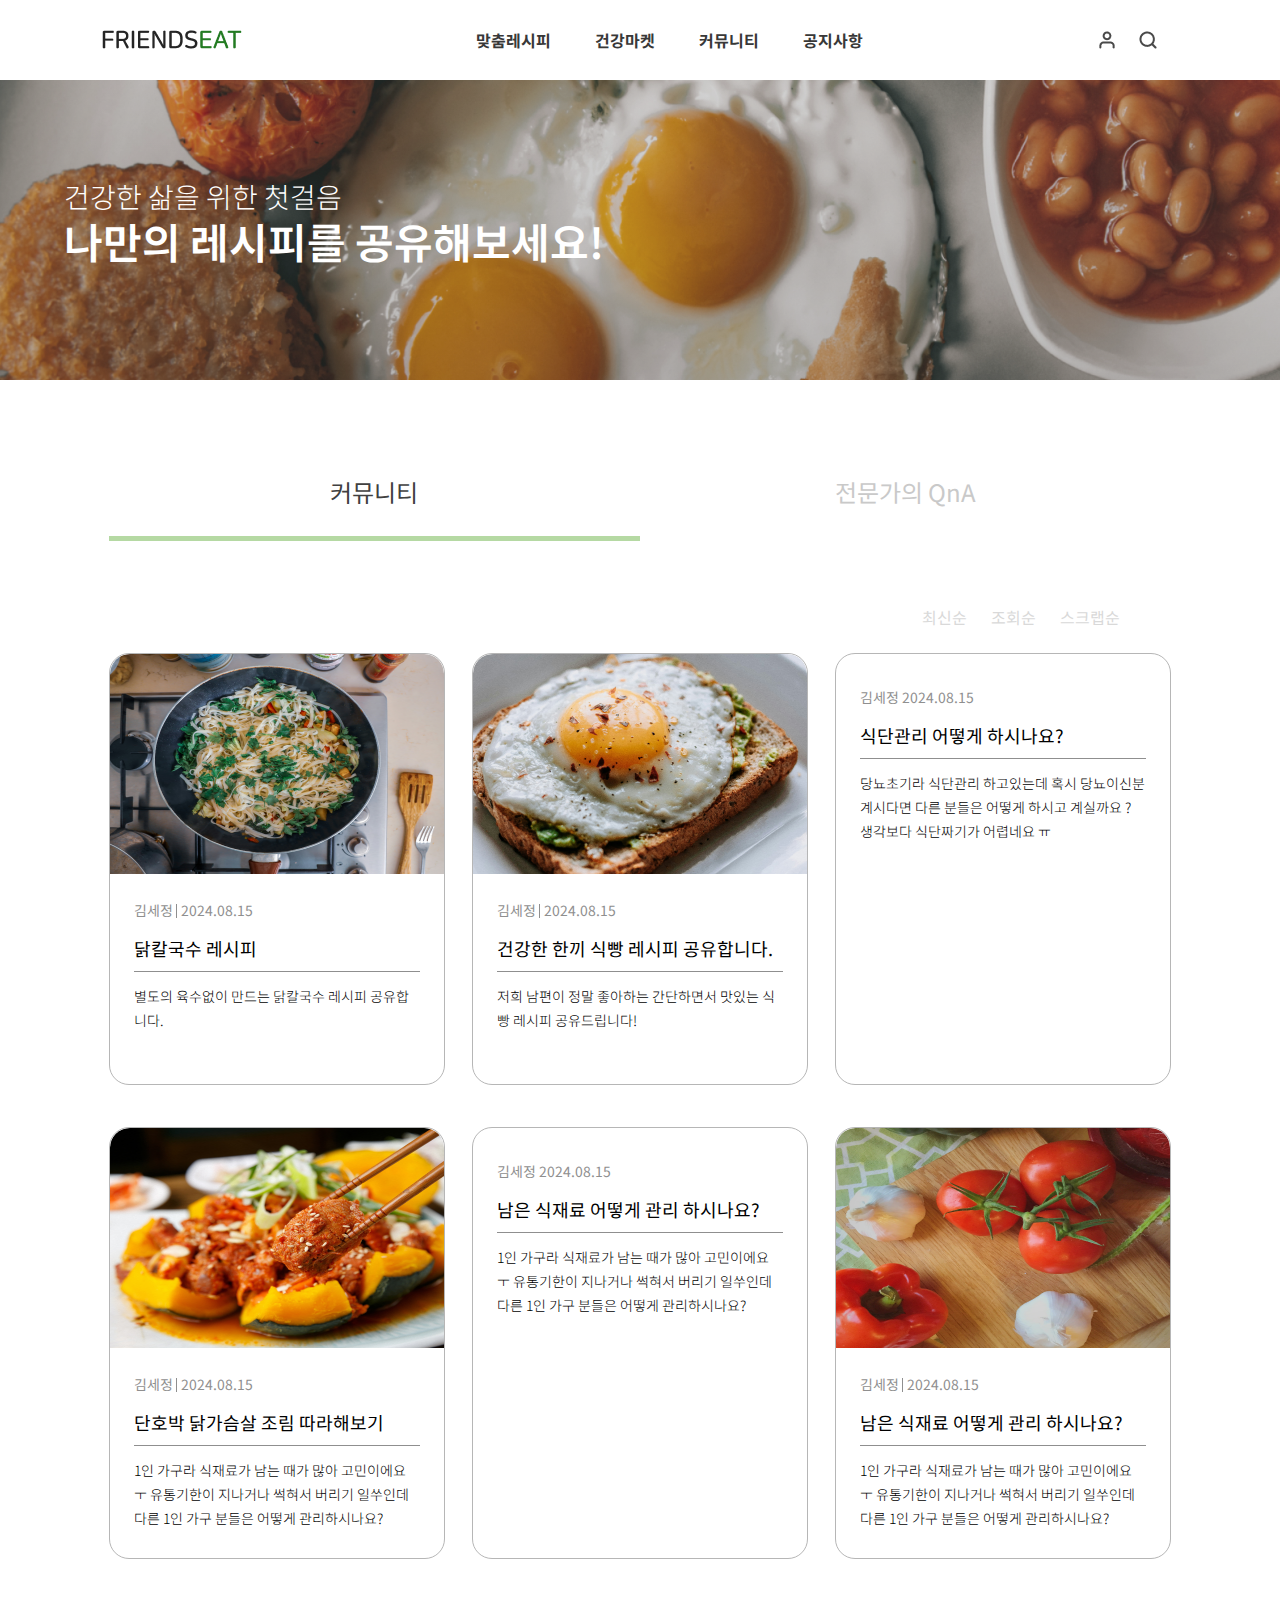
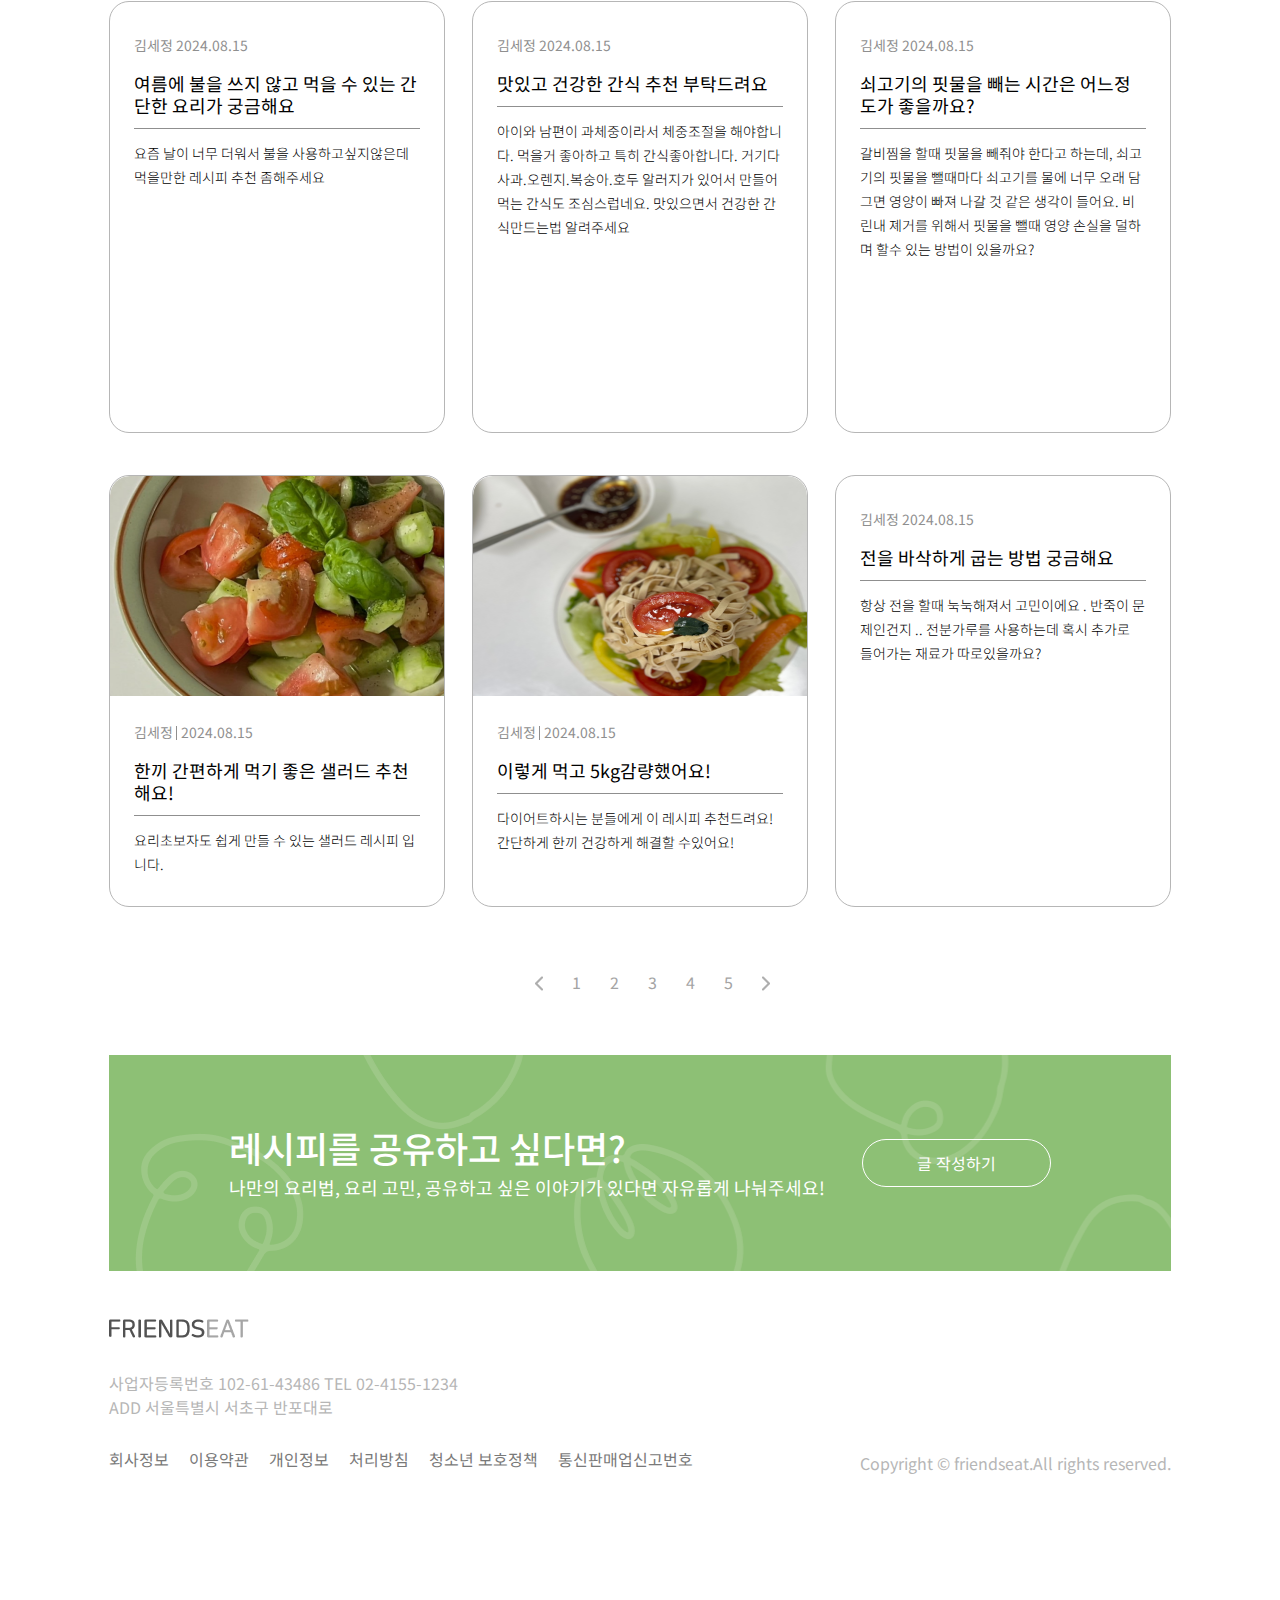
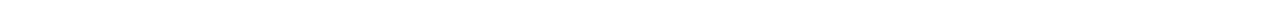
==== commit 126b18ad: "20240923" ====
--- a/sub/community.html
+++ b/sub/community.html
@@ -6,6 +6,8 @@
     <title>프렌즈잇</title>
     <link rel="stylesheet" href="../css/reset.css" />
     <link rel="stylesheet" href="../css/community.css" />
+    <link rel="stylesheet" href="./css/common.css">
+    <link rel="stylesheet" href="../css/community_res.css">
     <script src="../js/index.js"></script>
   </head>
   <body>
@@ -67,7 +69,10 @@
     </header>
     <!-- 첫번째 섹션 -->
     <section class="sec01_wrap">
-      <div class="visual_box"></div>
+      <div class="visual_box">
+        <h2>건강한 삶을 위한 첫걸음</h2>
+        <p>나만의 레시피를 공유해보세요!</p>
+      </div>
     </section>
     <!-- 두번째 섹션 -->
     <section class="sec02_wrap">
@@ -82,8 +87,7 @@
                 <a href="#">스크랩순</a>
               </div>
               <div class="community_photo">
-                <a href="#"
-                  ><div class="photo_box">
+               <div class="photo_box">
                     <div class="photo1"></div>
                     <div class="txt_community">
                       <h3>김세정<span></span> 2024.08.15</h3>
@@ -91,10 +95,9 @@
                     <p>별도의 육수없이 만드는 닭칼국수 레시피 공유합니다.</p>
                     
                   </div>
-                  </div></a
-                >
-                <a href="#"
-                  ><div class="photo_box">
+                  </div>
+                
+               <div class="photo_box">
                     <div class="photo2"></div>
                     <div class="txt_community">
                       <h3>김세정<span></span> 2024.08.15</h3>
@@ -102,10 +105,8 @@
                      <p>저희 남편이 정말 좋아하는 간단하면서 맛있는 식빵 레시피 공유드립니다!</p>
                      
                    </div>
-                  </div></a
-                >
-                <a href="#"
-                  ><div class="photo_box">
+                  </div>
+               <div class="photo_box">
                   
                     <div class="txt_nonephoto">
                       <h3>김세정<span></span> 2024.08.15</h3>
@@ -114,10 +115,8 @@
                       생각보다 식단짜기가 어렵네요 ㅠ  </p>
                      
                    </div>
-                  </div></a
-                >
-                <a href="#"
-                  ><div class="photo_box">
+                  </div>
+              <div class="photo_box">
                     <div class="photo4"></div>
                     <div class="txt_community">
                       <h3>김세정<span></span> 2024.08.15</h3>
@@ -127,10 +126,8 @@
                       다른 1인 가구 분들은 어떻게 관리하시나요?</p>
                      
                    </div>
-                  </div></a
-                >
-                <a href="#"
-                  ><div class="photo_box">
+                  </div>
+              <div class="photo_box">
                    
                     <div class="txt_nonephoto">
                       <h3>김세정<span></span> 2024.08.15</h3>
@@ -140,10 +137,8 @@
                       다른 1인 가구 분들은 어떻게 관리하시나요?</p>
                      
                    </div>
-                  </div></a
-                >
-                <a href="#"
-                  ><div class="photo_box">
+                  </div>
+              <div class="photo_box">
                     <div class="photo6"></div>
                     <div class="txt_community">
                       <h3>김세정<span></span> 2024.08.15</h3>
@@ -153,10 +148,8 @@
                       다른 1인 가구 분들은 어떻게 관리하시나요?</p>
                      
                    </div>
-                  </div></a
-                >
-                <a href="#"
-                  ><div class="photo_box">
+                  </div>
+               <div class="photo_box">
                   
                     <div class="txt_nonephoto">
                       <h3>김세정<span></span> 2024.08.15</h3>
@@ -164,10 +157,8 @@
                      <p>요즘 날이 너무 더워서 불을 사용하고싶지않은데  먹을만한 레시피 추천 좀해주세요 </p>
                      
                    </div>
-                  </div></a
-                >
-                <a href="#"
-                  ><div class="photo_box">
+                  </div>
+              <div class="photo_box">
                  
                     <div class="txt_nonephoto">
                       <h3>김세정<span></span> 2024.08.15</h3>
@@ -176,10 +167,8 @@
                     </p>
                      
                    </div>
-                  </div></a
-                >
-                <a href="#"
-                  ><div class="photo_box">
+                  </div>
+               <div class="photo_box">
                    
                     <div class="txt_nonephoto">
                       <h3>김세정<span></span> 2024.08.15</h3>
@@ -188,9 +177,8 @@
                        핏물을  뺄때 영양 손실을 덜하며 할수 있는 방법이 있을까요?</p>
                      
                    </div>
-                  </div></a>
-                <a href="#"
-                  ><div class="photo_box">
+                  </div>
+              <div class="photo_box">
                     <div class="photo10"></div>
                     <div class="txt_community">
                       <h3>김세정<span></span> 2024.08.15</h3>
@@ -198,9 +186,8 @@
                      <p>요리초보자도 쉽게 만들 수 있는 샐러드 레시피 입니다.</p>
                      
                    </div>
-                  </div></a>
-                <a href="#"
-                  ><div class="photo_box">
+                  </div>
+                <div class="photo_box">
                     <div class="photo11"></div>
                     <div class="txt_community">
                       <h3>김세정<span></span> 2024.08.15</h3>
@@ -209,9 +196,8 @@
                       간단하게 한끼 건강하게 해결할 수있어요! </p>
                      
                    </div>
-                  </div></a>
-                <a href="#"
-                  ><div class="photo_box">
+                  </div>
+              <div class="photo_box">
                  
                     <div class="txt_nonephoto">
                       <h3>김세정<span></span> 2024.08.15</h3>
@@ -220,7 +206,7 @@
                        전분가루를 사용하는데 혹시 추가로 들어가는 재료가 따로있을까요?</p>
                      
                    </div>
-                  </div></a>
+                  </div>
                 
               </div>
              
@@ -243,6 +229,27 @@
         </div>
         <a href="#"><div class="info_btn">글 작성하기</div>
          </div></a>
+         <!-- 푸터 -->
+      <footer>
+        <div class="footer_wrapper">
+          <img src="../img/common/footerlogo.png" alt="logo_black" />
+          <p>
+            사업자등록번호 102-61-43486 TEL 02-4155-1234 <br />
+            ADD 서울특별시 서초구 반포대로
+          </p>
+          <div class="bottom_txt">
+            <div class="txt_h4">
+              <h4>회사정보</h4>
+              <h4>이용약관</h4>
+              <h4>개인정보</h4>
+              <h4>처리방침</h4>
+              <h4>청소년 보호정책</h4>
+              <h4>통신판매업신고번호</h4>
+            </div>
+            <p>Copyright &copy; friendseat.All rights reserved.</p>
+          </div>
+        </div>
+      </footer>
         
   </body>
 </html>
--- a/css/community.css
+++ b/css/community.css
@@ -287,55 +287,73 @@
 
 /* 섹션1 */
 .sec01_wrap {
-  width: 1920px;
+  width: 100%;
   height: 478px;
-  background-image: url(../img/recipe/recipe_main.png);
+  margin: 0 auto;
+  position: relative;
+  margin-bottom: 100px;
+}
+.sec01_wrap:after {
+  content: "";
+  display: block;
+  position: absolute;
+  top: 0px;
+  left: 0px;
+  right: 0px;
+  bottom: 0px;
+  background-image: linear-gradient(rgba(0, 0, 0, 0.1), rgba(0, 0, 0, 0.2)),
+    url(../img/recipe/recipe_main.png);
   background-repeat: no-repeat;
-  margin: 0 auto;
+  background-position: 0 5vh;
+  background-size: 105%;
 }
 .visual_box {
-  width: 100%;
-  height: 100%;
-  box-sizing: border-box;
-  padding: 250px 120px;
-}
-
+  display: flex;
+  flex-direction: column;
+  box-sizing: border-box;
+  padding: 0 5%;
+  width: 100%;
+  height: auto;
+  position: absolute;
+  z-index: 100;
+  top: 48%;
+}
 .visual_box > h2 {
-  font-size: 48px;
+  font-size: 28px;
   color: #fff;
-  font-weight: bold;
-  margin-bottom: 20px;
+  font-weight: 300;
+  margin-bottom: 10px;
 }
 .visual_box > p {
-  font-size: 24px;
+  font-size: 42px;
   color: #fff;
-  font-weight: 400;
-}
+  font-weight: 600;
+}
+/* 섹션2 */
 .sec02_wrap {
-  width: 1920px;
+  width: 100%;
   height: auto;
   margin: 0 auto;
-  margin-top: 125px;
-  margin-bottom: 125px;
+  margin-top: 100px;
+  margin-bottom: 100px;
 }
 .sec02_wrap .top_txt {
   margin: 0 auto;
-  width: 1600px;
+  width: 83%;
   font-size: 24px;
   color: #000000;
-
   display: flex;
   justify-content: space-between;
-  margin-bottom: 125px;
+  margin-bottom: 100px;
 }
 .sec02_wrap .top_txt a {
-  width: 800px;
+  width: 50%;
   text-align: center;
   color: #404040;
   transition: 0.2s;
 }
 .sec02_wrap .top_txt a:last-child {
-  width: 800px;
+  width: 50%;
   text-align: center;
   color: #c9c9c9;
   transition: 0.2s;
@@ -347,7 +365,7 @@
 .sec02_wrap .top_txt a:first-child::after {
   content: "";
   display: block;
-  width: 800px;
+  width: 100%;
   height: 5px;
   background-color: #b5d9a3;
   margin: 0 auto;
@@ -372,41 +390,43 @@
   font-weight: 500;
 }
 .community_photo {
-  width: 1600px;
-  height: 1375px;
+  width: 83%;
+  height: 1855px;
   display: flex;
   justify-content: space-between;
   flex-wrap: wrap;
   margin: 0 auto;
 }
 
-.community_photo > a {
-  width: 360px;
+.community_photo .photo_box {
+  width: calc(33.3% - 20px);
   height: 430px;
-  box-sizing: border-box;
+  overflow: hidden;
+
   border: 1px solid #b6b6b6;
   border-radius: 20px;
   margin-bottom: 42px;
-  transition: 0.3s;
-}
-.community_photo .photo_box {
-  width: 360px;
-  height: 430px;
-  overflow: hidden;
 }
 .community_photo > a:hover {
   border: 1px solid #237b22;
 }
-.photo1 {
-  width: 360px;
+.photo1,
+.photo2,
+.photo4,
+.photo6,
+.photo10,
+.photo11 {
+  width: 100%;
   height: 220px;
   overflow: hidden;
+  background-size: cover;
+  border-radius: 20px 20px 0 0;
+  background-position: center;
+  background-repeat: no-repeat;
+  margin-bottom: 24px;
+}
+.photo1 {
   background-image: url(../img/community/community1.png);
-  background-repeat: no-repeat;
-  background-size: 110%;
-  border-radius: 20px 20px 0 0;
-  background-position: -10px;
-  margin-bottom: 24px;
 }
 .txt_community {
   box-sizing: border-box;
@@ -447,7 +467,7 @@
 .photo_box h2::after {
   content: "";
   display: block;
-  width: 300px;
+  width: 100%;
   height: 1px;
   background-color: #8f8f8f;
   position: relative;
@@ -459,63 +479,24 @@
   padding: 32px 24px;
 }
 .photo2 {
-  width: 360px;
-  height: 220px;
   background-image: url(../img/community/community2.png);
-  background-repeat: no-repeat;
-  background-size: 100%;
-
-  border-radius: 20px 20px 0 0;
-
-  margin-bottom: 24px;
 }
 
 .photo4 {
-  width: 360px;
-  height: 220px;
   background-image: url(../img/community/community4.png);
-  background-repeat: no-repeat;
-  background-size: 100%;
-
-  border-radius: 20px 20px 0 0;
-  margin-bottom: 17px;
-  margin-bottom: 24px;
-}
-
+}
 .photo6 {
-  width: 360px;
-  height: 220px;
   background-image: url(../img/community/community6.png);
-  background-repeat: no-repeat;
-  background-size: 110%;
-
-  border-radius: 20px 20px 0 0;
-  background-position: -6px;
-  margin-bottom: 24px;
-}
-
+}
 .photo10 {
-  width: 360px;
-  height: 220px;
   background-image: url(../img/community/community10.png);
-  background-repeat: no-repeat;
-  background-size: 110%;
-  border-radius: 20px 20px 0 0;
-  margin-bottom: 24px;
 }
 .photo11 {
-  width: 360px;
-  height: 220px;
   background-image: url(../img/community/community11.png);
-  background-repeat: no-repeat;
-  background-size: 110%;
-  border-radius: 20px 20px 0 0;
-  margin-bottom: 24px;
-  background-position: -28px;
 }
 
 .recipe_number {
-  width: 1600px;
+  width: 83%;
   height: fit-content;
   margin: 0 auto;
   text-align: center;
@@ -554,7 +535,7 @@
 
 /* 세번째 섹션 */
 .sec03_wrap {
-  width: 1600px;
+  width: 83%;
   height: 216px;
   background-color: #404040;
   margin: 0 auto;
@@ -596,3 +577,37 @@
   background-color: #fff;
   color: #237b22;
 }
+
+/* footer */
+
+footer {
+  width: 83%;
+  height: fit-content;
+  margin: 0 auto;
+  margin-top: 48px;
+}
+footer img {
+  margin-bottom: 32px;
+}
+footer p {
+  font-size: 16px;
+  color: #b6b6b6;
+  margin-bottom: 32px;
+  line-height: 24px;
+}
+.bottom_txt {
+  display: flex;
+  justify-content: space-between;
+}
+.txt_h4 {
+  min-width: 400px;
+  font-size: 16px;
+
+  display: flex;
+  flex-wrap: wrap;
+  column-gap: 20px;
+}
+.bottom_txt h4 {
+  color: #797979;
+  font-size: 16px;
+}
--- a/css/community_res.css
+++ b/css/community_res.css
@@ -0,0 +1,884 @@
+/*노트북*/
+
+@media screen and (min-width: 1440px) and (max-width: 1600px) {
+  /* 헤더 */
+  nav > ul::after {
+    position: absolute;
+    top: 80px;
+    left: -80px;
+    content: "메뉴배경";
+    font-size: 0;
+    display: block;
+    width: 41vw;
+    height: 0;
+    overflow: hidden;
+    background-color: #fff;
+    box-sizing: border-box;
+    /* border: 1px solid #f5f5f5; */
+    border-top: none;
+    transition: 0.3s;
+    border-radius: 0px 0px 20px 20px;
+  }
+  /* 섹션1 */
+  .sec01_wrap {
+    height: 430px;
+  }
+  .sec01_wrap:after {
+    background-position: 0 9vh;
+    background-size: contain;
+  }
+  .sec01_wrap:after {
+    background-position: 0 5vh;
+    background-size: 105%;
+  }
+  .visual_box {
+    display: flex;
+    flex-direction: column;
+    box-sizing: border-box;
+    padding: 0 5%;
+    width: 100%;
+    height: auto;
+    position: absolute;
+    z-index: 100;
+    top: 48%;
+  }
+  .visual_box > h2 {
+    font-size: 28px;
+    color: #fff;
+    font-weight: 300;
+    margin-bottom: 10px;
+  }
+  .visual_box > p {
+    font-size: 42px;
+    color: #fff;
+    font-weight: 600;
+  }
+  /* 섹션3 */
+  .sec03_wrap {
+    width: 83%;
+    height: 216px;
+    background-color: #404040;
+    margin: 0 auto;
+    margin-top: 65px;
+    background-image: url(../img/community/community_card.png);
+    background-repeat: no-repeat;
+    display: flex;
+    justify-content: space-between;
+    align-items: center;
+    box-sizing: border-box;
+    padding: 74px 200px;
+  }
+}
+@media screen and (min-width: 1275px) and (max-width: 1439px) {
+  /* 헤더 */
+  nav > ul::after {
+    position: absolute;
+    top: 80px;
+    left: -80px;
+    content: "메뉴배경";
+    font-size: 0;
+    display: block;
+    width: 42vw;
+    height: 0;
+    overflow: hidden;
+    background-color: #fff;
+    box-sizing: border-box;
+    /* border: 1px solid #f5f5f5; */
+    border-top: none;
+    transition: 0.3s;
+    border-radius: 0px 0px 20px 20px;
+  }
+  /* 섹션1 */
+  .sec01_wrap {
+    height: 380px;
+  }
+  .sec01_wrap:after {
+    background-position: 0px 7vh;
+    background-size: 100%;
+  }
+  .visual_box {
+    display: flex;
+    flex-direction: column;
+    box-sizing: border-box;
+    padding: 0 5%;
+    width: 100%;
+    height: auto;
+    position: absolute;
+    z-index: 100;
+    top: 48%;
+  }
+  .visual_box > h2 {
+    font-size: 28px;
+    color: #fff;
+    font-weight: 300;
+    margin-bottom: 10px;
+  }
+  /* 섹션3 */
+  .sec03_wrap {
+    width: 83%;
+    height: 216px;
+    background-color: #404040;
+    margin: 0 auto;
+    margin-top: 65px;
+    background-image: url(../img/community/community_card.png);
+    background-repeat: no-repeat;
+    display: flex;
+    justify-content: space-between;
+    align-items: center;
+    box-sizing: border-box;
+    padding: 74px 120px;
+  }
+  .sec03_wrap .info_txt h2 {
+    font-size: 36px;
+    color: #fff;
+    font-weight: 500;
+    margin-bottom: 12px;
+  }
+  .sec03_wrap .info_txt p {
+    font-size: 18px;
+    color: #fff;
+    font-weight: 400;
+    line-height: 20px;
+  }
+}
+
+@media screen and (min-width: 1175px) and (max-width: 1274px) {
+  /* 헤더 */
+  nav > ul::after {
+    position: absolute;
+    top: 80px;
+    left: -80px;
+    content: "메뉴배경";
+    font-size: 0;
+    display: block;
+    width: 43vw;
+    height: 0;
+    overflow: hidden;
+    background-color: #fff;
+    box-sizing: border-box;
+    /* border: 1px solid #f5f5f5; */
+    border-top: none;
+    transition: 0.3s;
+    border-radius: 0px 0px 20px 20px;
+  }
+  /* 섹션1 */
+  .sec01_wrap {
+    height: 380px;
+  }
+
+  .sec01_wrap:after {
+    background-position: 0px 7vh;
+    background-size: 102%;
+  }
+
+  .visual_box {
+    display: flex;
+    flex-direction: column;
+    box-sizing: border-box;
+    padding: 0 5%;
+    width: 100%;
+    height: auto;
+    position: absolute;
+    z-index: 100;
+    top: 48%;
+  }
+
+  .visual_box > h2 {
+    font-size: 28px;
+    color: #fff;
+    font-weight: 300;
+    margin-bottom: 10px;
+  }
+  .visual_box > p {
+    font-size: 42px;
+    color: #fff;
+    font-weight: 600;
+  }
+  /* 섹션2 */
+  .photo_box p {
+    font-size: 14px;
+    color: #000;
+    font-weight: 300;
+    line-height: 24px;
+    margin-top: 20px;
+    overflow: hidden;
+    white-space: normal;
+    text-overflow: ellipsis;
+    display: -webkit-box;
+    -webkit-line-clamp: 3;
+    -webkit-box-orient: vertical;
+    word-break: keep-all;
+  }
+  /* 섹션3 */
+  .sec03_wrap {
+    width: 83%;
+    height: 216px;
+    background-color: #404040;
+    margin: 0 auto;
+    margin-top: 65px;
+    background-image: url(../img/community/community_card.png);
+    background-repeat: no-repeat;
+    display: flex;
+    justify-content: space-between;
+    align-items: center;
+    box-sizing: border-box;
+    padding: 74px 100px;
+  }
+}
+
+/* 노트북 medium */
+@media screen and (min-width: 1025px) and (max-width: 1174px) {
+  /* 헤더 */
+  nav > ul {
+    display: none;
+  }
+  .icons {
+    display: flex;
+    padding: 30px 0;
+    column-gap: 12px;
+  }
+  .hidden_menu {
+    display: block;
+  }
+  .icons a:first-child {
+    display: none;
+  }
+  .close {
+    left: -10px;
+    top: 1px;
+  }
+  /* 섹션1 */
+  .sec01_wrap {
+    height: 320px;
+  }
+
+  .sec01_wrap:after {
+    background-image: linear-gradient(rgba(0, 0, 0, 0.1), rgba(0, 0, 0, 0.2)),
+      url(../img/recipe/recipe_app1.png);
+    background-position: 0px 5vh;
+    background-size: 100%;
+  }
+  .visual_box {
+    display: flex;
+    flex-direction: column;
+    box-sizing: border-box;
+    padding: 0 5%;
+    width: 100%;
+    height: auto;
+    position: absolute;
+    z-index: 100;
+    top: 51%;
+  }
+  .visual_box > h2 {
+    font-size: 24px;
+    color: #fff;
+    font-weight: 300;
+    margin-bottom: 10px;
+  }
+  .visual_box > p {
+    font-size: 36px;
+    color: #fff;
+    font-weight: bold;
+  }
+  /* 섹션2 */
+  .photo_box p {
+    font-size: 14px;
+    color: #000;
+    font-weight: 300;
+    line-height: 24px;
+    margin-top: 20px;
+    overflow: hidden;
+    white-space: normal;
+    text-overflow: ellipsis;
+    display: -webkit-box;
+    -webkit-line-clamp: 2;
+    -webkit-box-orient: vertical;
+    word-break: keep-all;
+  }
+  /* 섹션3 */
+  .sec03_wrap {
+    width: 83%;
+    height: 216px;
+    background-color: #404040;
+    margin: 0 auto;
+    margin-top: 65px;
+    background-image: url(../img/community/community_card.png);
+    background-repeat: no-repeat;
+    display: flex;
+    justify-content: space-between;
+    align-items: center;
+    box-sizing: border-box;
+    padding: 63px 100px;
+  }
+  .sec03_wrap .info_txt {
+    width: 70%;
+    height: 100%;
+    text-align: start;
+    line-height: 36px;
+  }
+  .sec03_wrap .info_txt h2 {
+    font-size: 36px;
+    color: #fff;
+    font-weight: 500;
+    margin-bottom: 12px;
+  }
+  .sec03_wrap .info_txt p {
+    font-size: 18px;
+    color: #fff;
+    font-weight: 400;
+    line-height: 20px;
+  }
+}
+
+/* 태블릿 */
+@media screen and (min-width: 769px) and (max-width: 1024px) {
+  /* 헤더 */
+  nav > ul {
+    display: none;
+  }
+  .icons {
+    display: flex;
+    padding: 30px 0;
+    column-gap: 12px;
+  }
+  .hidden_menu {
+    display: block;
+  }
+  .icons a:first-child {
+    display: none;
+  }
+  .close {
+    left: -10px;
+    top: 1px;
+  }
+
+  /* 섹션1 */
+  .sec01_wrap {
+    width: 100%;
+    height: 240px;
+    margin: 0 auto;
+  }
+
+  .sec01_wrap:after {
+    width: 100%;
+    background-image: linear-gradient(rgba(0, 0, 0, 0), rgb(0 0 0 / 9%)),
+      url(../img/recipe/recipe_main.png);
+    background-position: 0 3rem;
+    background-size: 100%;
+    margin: 0 auto;
+  }
+
+  .visual_box > h2 {
+    font-size: 18px;
+    color: #fff;
+    font-weight: 300;
+    margin-bottom: 4px;
+  }
+  .visual_box > p {
+    font-size: 25px;
+    color: #fff;
+    font-weight: 600;
+  }
+  .visual_box {
+    display: flex;
+    flex-direction: column;
+    box-sizing: border-box;
+    padding: 0;
+    width: 100%;
+    height: auto;
+    position: absolute;
+    z-index: 100;
+    top: 68%;
+    left: 4vw;
+  }
+  /* 섹션2 */
+  .change_box {
+    width: 90%;
+    height: 20px;
+    margin: 0 auto;
+    margin-right: 160px;
+    margin-bottom: 24px;
+    text-align: right;
+  }
+  .txt_community {
+    box-sizing: border-box;
+    padding: 0 24px;
+    height: 165px;
+    overflow: hidden;
+  }
+  .photo_box p {
+    font-size: 14px;
+    color: #000;
+    font-weight: 300;
+    line-height: 24px;
+    margin-top: 20px;
+    overflow: hidden;
+    white-space: normal;
+    text-overflow: ellipsis;
+    display: -webkit-box;
+    -webkit-line-clamp: 2;
+    -webkit-box-orient: vertical;
+    word-break: keep-all;
+  }
+  /* 섹션3 */
+  .sec03_wrap {
+    width: 83%;
+    height: 216px;
+    background-color: #404040;
+    margin: 0 auto;
+    margin-top: 65px;
+    background-image: url(../img/community/community_card.png);
+    background-repeat: no-repeat;
+    display: flex;
+    justify-content: space-between;
+    align-items: center;
+    box-sizing: border-box;
+    padding: 88px 52px;
+  }
+  .sec03_wrap .info_txt {
+    width: 70%;
+    height: 100%;
+    text-align: start;
+    line-height: 36px;
+  }
+  .sec03_wrap .info_txt h2 {
+    font-size: 30px;
+    color: #fff;
+    font-weight: 500;
+    margin-bottom: 12px;
+  }
+  .sec03_wrap .info_txt p {
+    display: none;
+  }
+}
+/* 모바일 large */
+@media screen and (min-width: 625px) and (max-width: 768px) {
+  /* 헤더 */
+  nav > ul {
+    display: none;
+  }
+  .icons {
+    display: flex;
+    padding: 30px 0;
+    column-gap: 12px;
+  }
+  .hidden_menu {
+    display: block;
+  }
+  .icons a:first-child {
+    display: none;
+  }
+  .close {
+    left: -10px;
+    top: 1px;
+  }
+
+  .top_searchbar form {
+    width: 90%;
+    height: auto;
+    display: flex;
+    justify-content: center;
+  }
+  /* 섹션1 */
+  .sec01_wrap {
+    width: 100%;
+    height: 240px;
+    margin: 0 auto;
+  }
+
+  .sec01_wrap:after {
+    width: 100%;
+    background-image: linear-gradient(rgba(0, 0, 0, 0), rgb(0 0 0 / 9%)),
+      url(../img/recipe/recipe_main.png);
+    background-position: 0px 80px;
+    background-size: 100%;
+    margin: 0 auto;
+  }
+  .visual_box {
+    display: flex;
+    flex-direction: column;
+    box-sizing: border-box;
+    padding: 0;
+    width: 100%;
+    height: auto;
+    position: absolute;
+    z-index: 100;
+    top: 68%;
+    left: 4vw;
+  }
+  .visual_box > h2 {
+    font-size: 18px;
+    color: #fff;
+    font-weight: 300;
+    margin-bottom: 4px;
+  }
+  .visual_box > p {
+    font-size: 25px;
+    color: #fff;
+    font-weight: 600;
+  }
+  /* 섹션2 */
+  .community_photo {
+    width: 90%;
+    height: 1855px;
+    display: flex;
+    justify-content: space-between;
+    flex-wrap: wrap;
+    margin: 0 auto;
+  }
+  .change_box {
+    width: 90%;
+    height: 20px;
+    margin: 0 auto;
+    /* margin-right: 160px; */
+    margin-bottom: 24px;
+    text-align: right;
+  }
+  .community_photo {
+    width: 100%;
+    height: auto;
+    display: block;
+    justify-content: space-between;
+    flex-wrap: wrap;
+    margin: 0 auto;
+  }
+  .community_photo .photo_box {
+    width: 90%;
+    height: 430px;
+    overflow: hidden;
+    border: 1px solid #b6b6b6;
+    border-radius: 20px;
+    margin: 0 auto;
+    margin-bottom: 42px;
+  }
+  .photo_box h2::after {
+    content: "";
+    display: block;
+    width: 100%;
+    height: 1px;
+    background-color: #8f8f8f;
+    position: relative;
+    top: 12px;
+    margin-bottom: 24px;
+  }
+  /* 섹션3 */
+  .sec03_wrap {
+    width: 100%;
+    height: 216px;
+    background-color: #404040;
+    margin: 0 auto;
+    margin-top: 65px;
+    background-image: url(../img/community/community_card.png);
+    background-repeat: no-repeat;
+    display: flex;
+    /* justify-content: space-between; */
+    align-items: center;
+    box-sizing: border-box;
+    padding: 57px 10px;
+    display: flex;
+    flex-direction: column;
+  }
+  .sec03_wrap .info_txt {
+    width: 100%;
+    text-align: center;
+    line-height: 36px;
+  }
+  .sec03_wrap .info_txt h2 {
+    font-size: 28px;
+    color: #fff;
+    font-weight: 500;
+    /* display: none; */
+    margin-bottom: 18px;
+  }
+  .sec03_wrap .info_txt p {
+    font-size: 18px;
+    color: #fff;
+    font-weight: 400;
+    width: 100%;
+    display: none;
+  }
+}
+@media screen and (min-width: 481px) and (max-width: 624px) {
+  /* 헤더 */
+  nav > ul {
+    display: none;
+  }
+  .icons {
+    display: flex;
+    padding: 30px 0;
+    column-gap: 12px;
+  }
+  .hidden_menu {
+    display: block;
+  }
+  .icons a:first-child {
+    display: none;
+  }
+  .close {
+    left: -10px;
+    top: 1px;
+  }
+  section {
+    width: 100%;
+    height: auto;
+    margin: 0 auto;
+    margin-bottom: 100px;
+  }
+
+  .top_searchbar form {
+    width: 90%;
+    height: auto;
+    display: flex;
+    justify-content: center;
+  }
+  /* 섹션1 */
+  .sec01_wrap {
+    width: 100%;
+    height: 240px;
+    margin-bottom: 0;
+  }
+  .sec01_wrap:after {
+    background-image: linear-gradient(rgba(0, 0, 0, 0), rgb(0 0 0 / 9%)),
+      url(../img/recipe/recipe_app1.png);
+    background-position: center 6vh;
+    background-size: inherit;
+  }
+
+  .visual_box {
+    padding: 0 4%;
+    top: 79%;
+    left: 2vw;
+  }
+  .visual_box > h2 {
+    display: none;
+  }
+
+  .visual_box > p {
+    font-size: 18px;
+    color: #fff;
+    font-weight: 400;
+  }
+  .visual_box > p::after {
+    content: "";
+    display: block;
+    width: 30px;
+    height: 1px;
+    background-color: #fff;
+    margin-top: 8px;
+  }
+  /* 섹션2 */
+  .change_box {
+    width: 90%;
+    height: 20px;
+    margin: 0 auto;
+    /* margin-right: 160px; */
+    margin-bottom: 24px;
+    text-align: right;
+  }
+  .community_photo {
+    width: 90%;
+    height: auto;
+    display: block;
+    justify-content: space-between;
+    flex-wrap: wrap;
+    margin: 0 auto;
+  }
+  .community_photo .photo_box {
+    width: 100%;
+    height: 430px;
+    overflow: hidden;
+    border: 1px solid #b6b6b6;
+    border-radius: 20px;
+    margin: 0 auto;
+    margin-bottom: 42px;
+  }
+  .photo_box h2::after {
+    content: "";
+    display: block;
+    width: 100%;
+    height: 1px;
+    background-color: #8f8f8f;
+    position: relative;
+    top: 12px;
+    margin-bottom: 24px;
+  }
+  /* 섹션3 */
+  .sec03_wrap {
+    width: 100%;
+    height: 216px;
+    background-color: #404040;
+    margin: 0 auto;
+    margin-top: 65px;
+    background-image: url(../img/community/community_card.png);
+    background-repeat: no-repeat;
+    display: flex;
+    /* justify-content: space-between; */
+    align-items: center;
+    box-sizing: border-box;
+    padding: 57px 10px;
+    display: flex;
+    flex-direction: column;
+  }
+  .sec03_wrap .info_txt {
+    width: 100%;
+    text-align: center;
+    line-height: 36px;
+  }
+  .sec03_wrap .info_txt h2 {
+    font-size: 28px;
+    color: #fff;
+    font-weight: 500;
+    /* display: none; */
+    margin-bottom: 18px;
+  }
+  .sec03_wrap .info_txt p {
+    font-size: 18px;
+    color: #fff;
+    font-weight: 400;
+    width: 100%;
+    display: none;
+  }
+}
+@media screen and (max-width: 480px) {
+  /* 헤더 */
+  nav > ul {
+    display: none;
+  }
+  .icons {
+    display: flex;
+    padding: 30px 0;
+    column-gap: 12px;
+  }
+  .hidden_menu {
+    display: block;
+  }
+  .icons a:first-child {
+    display: none;
+  }
+  .close {
+    left: -10px;
+    top: 1px;
+  }
+
+  section {
+    width: 100%;
+    height: auto;
+    margin: 0 auto;
+    margin-bottom: 100px;
+  }
+  .top_searchbar form {
+    width: 87%;
+    height: auto;
+    display: flex;
+    justify-content: center;
+  }
+
+  /* 섹션1 */
+  .sec01_wrap {
+    width: 100%;
+    height: 240px;
+    margin-bottom: 0;
+  }
+
+  .sec01_wrap:after {
+    background-image: linear-gradient(rgba(0, 0, 0, 0), rgb(0 0 0 / 9%)),
+      url(../img/recipe/recipe_app1.png);
+    background-position: -90px 153%;
+    background-size: inherit;
+  }
+
+  .visual_box {
+    padding: 0 4%;
+    top: 79%;
+    left: 2vw;
+  }
+  .visual_box > h2 {
+    display: none;
+  }
+
+  .visual_box > p {
+    font-size: 18px;
+    color: #fff;
+    font-weight: 400;
+  }
+  .visual_box > p::after {
+    content: "";
+    display: block;
+    width: 30px;
+    height: 1px;
+    background-color: #fff;
+    margin-top: 8px;
+  }
+  /* 섹션2 */
+  .change_box {
+    width: 90%;
+    height: 20px;
+    margin: 0 auto;
+    /* margin-right: 160px; */
+    margin-bottom: 24px;
+    text-align: right;
+  }
+  .community_photo {
+    width: 90%;
+    height: auto;
+    display: block;
+    justify-content: space-between;
+    flex-wrap: wrap;
+    margin: 0 auto;
+  }
+  .community_photo .photo_box {
+    width: 100%;
+    height: 430px;
+    overflow: hidden;
+    border: 1px solid #b6b6b6;
+    border-radius: 20px;
+    margin: 0 auto;
+    margin-bottom: 42px;
+  }
+  .photo_box h2::after {
+    content: "";
+    display: block;
+    width: 100%;
+    height: 1px;
+    background-color: #8f8f8f;
+    position: relative;
+    top: 12px;
+    margin-bottom: 24px;
+  }
+  /* 섹션3 */
+  .sec03_wrap {
+    width: 100%;
+    height: 216px;
+    background-color: #404040;
+    margin: 0 auto;
+    margin-top: 65px;
+    background-image: url(../img/community/community_card.png);
+    background-repeat: no-repeat;
+    display: flex;
+    /* justify-content: space-between; */
+    align-items: center;
+    box-sizing: border-box;
+    padding: 57px 10px;
+    display: flex;
+    flex-direction: column;
+  }
+  .sec03_wrap .info_txt {
+    width: 100%;
+    text-align: center;
+    line-height: 36px;
+  }
+  .sec03_wrap .info_txt h2 {
+    font-size: 28px;
+    color: #fff;
+    font-weight: 500;
+    /* display: none; */
+    margin-bottom: 18px;
+  }
+  .sec03_wrap .info_txt p {
+    font-size: 18px;
+    color: #fff;
+    font-weight: 400;
+    width: 100%;
+    display: none;
+  }
+}
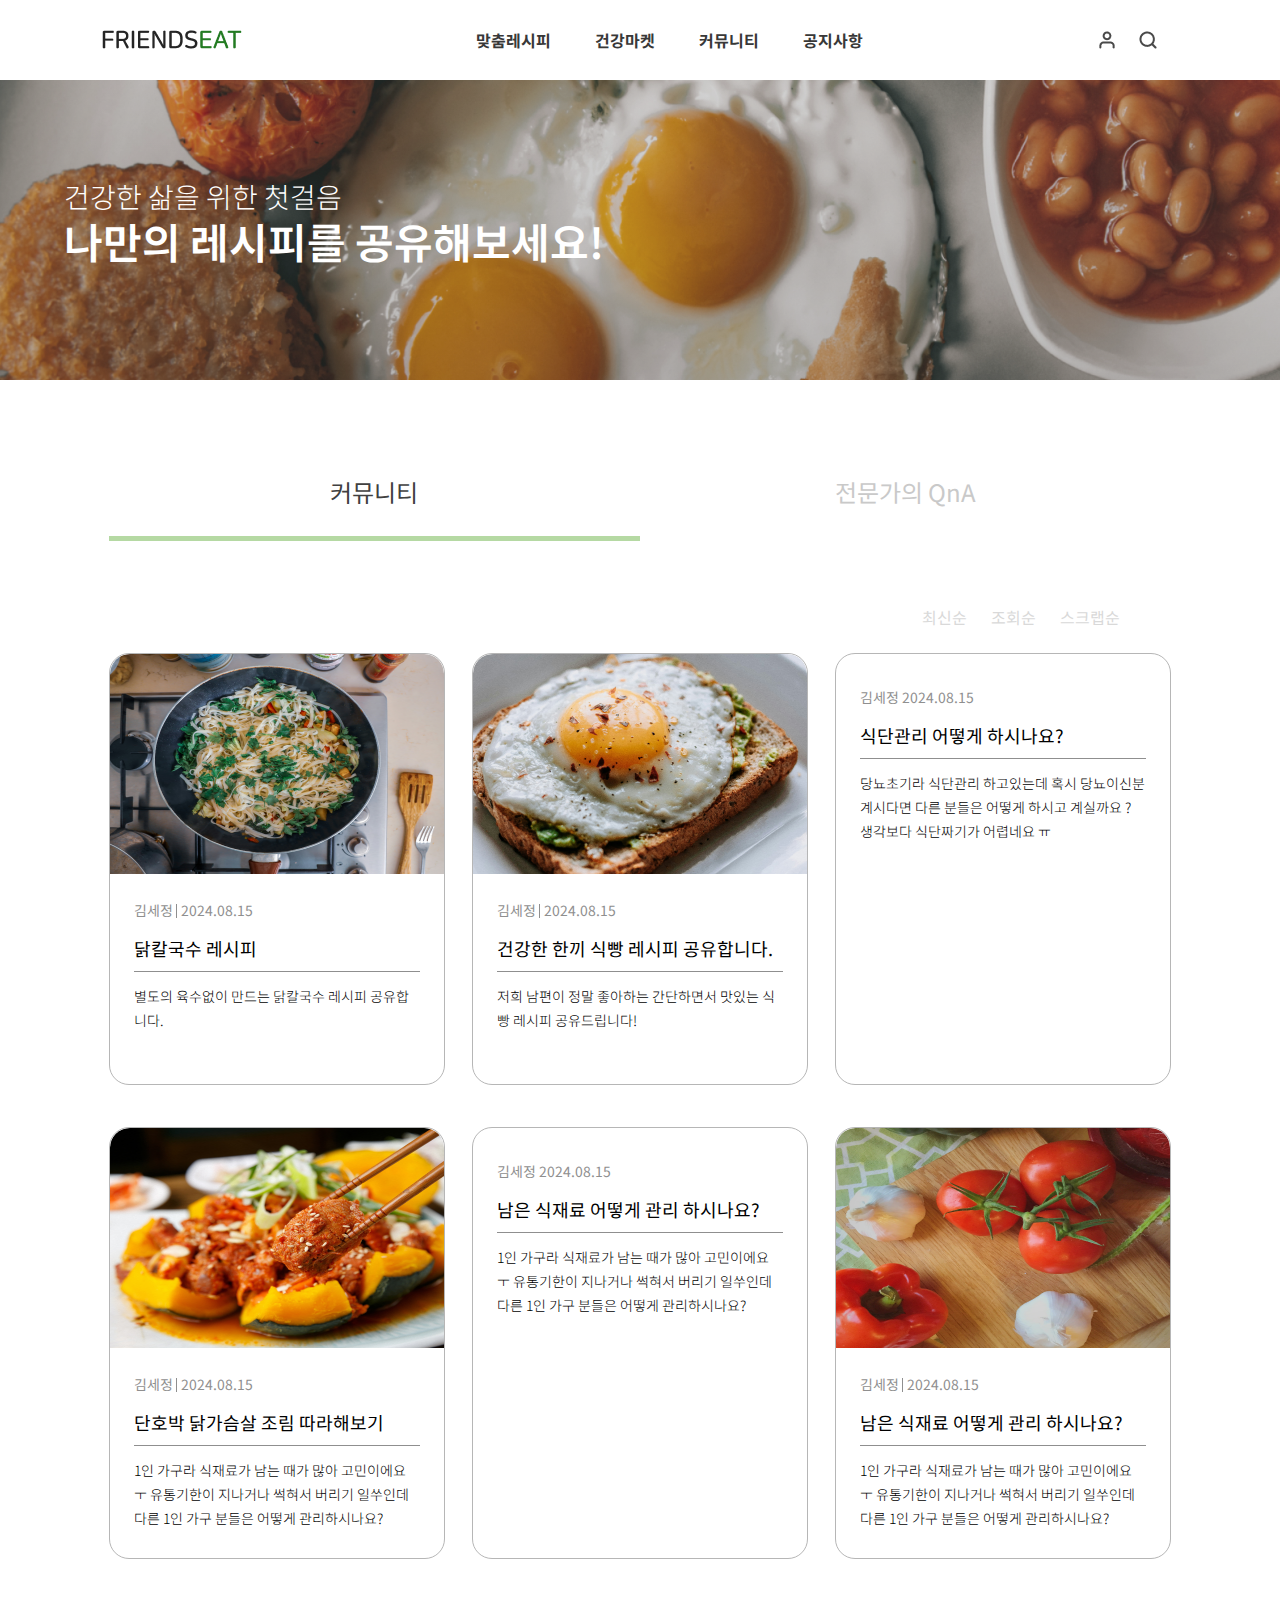
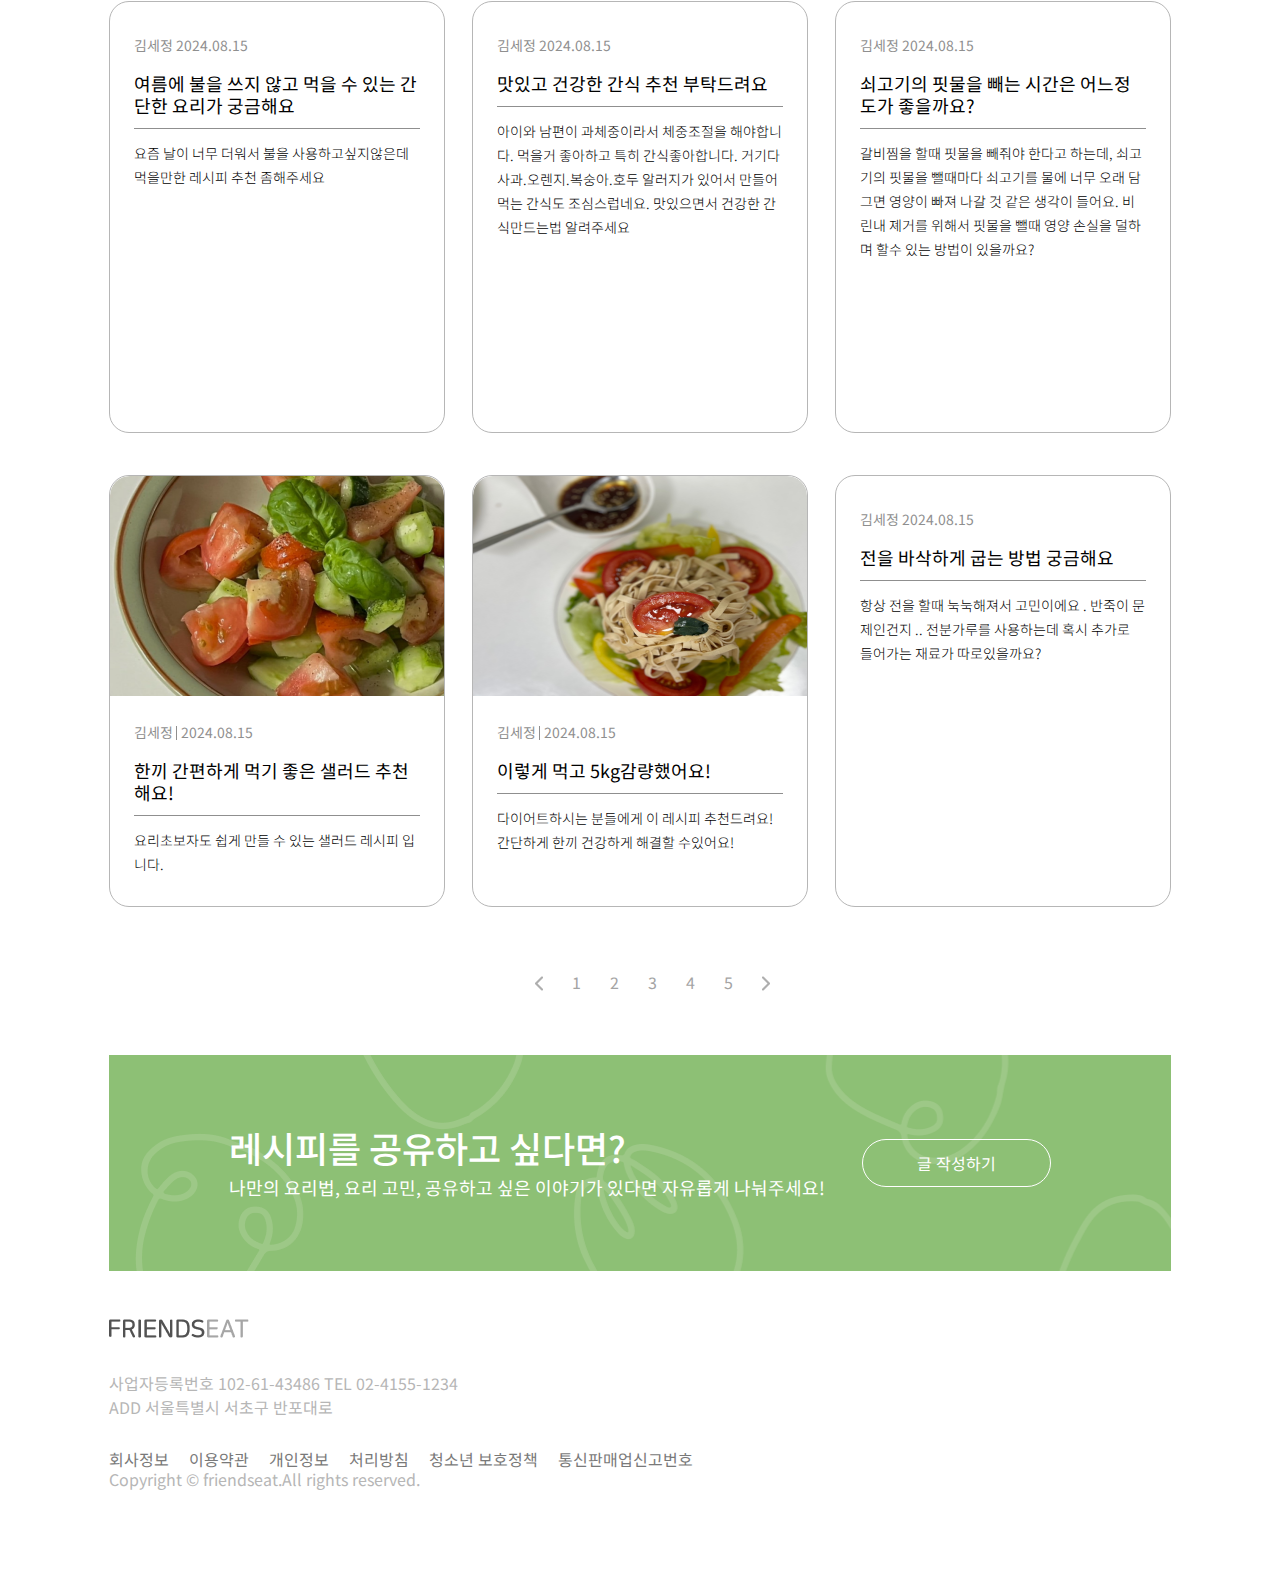
==== commit c55b42a0: "20240923" ====
--- a/sub/community.html
+++ b/sub/community.html
@@ -7,6 +7,7 @@
     <link rel="stylesheet" href="../css/reset.css" />
     <link rel="stylesheet" href="../css/community.css" />
     <link rel="stylesheet" href="./css/common.css">
+    <link rel="stylesheet" href="../css/common_res.css">
     <link rel="stylesheet" href="../css/community_res.css">
     <script src="../js/index.js"></script>
   </head>
--- a/css/common_res.css
+++ b/css/common_res.css
@@ -0,0 +1,283 @@
+/*노트북*/
+
+@media screen and (min-width: 1440px) and (max-width: 1600px) {
+  /* 헤더 */
+  nav > ul::after {
+    position: absolute;
+    top: 80px;
+    left: -80px;
+    content: "메뉴배경";
+    font-size: 0;
+    display: block;
+    width: 41vw;
+    height: 0;
+    overflow: hidden;
+    background-color: #fff;
+    box-sizing: border-box;
+    /* border: 1px solid #f5f5f5; */
+    border-top: none;
+    transition: 0.3s;
+    border-radius: 0px 0px 20px 20px;
+  }
+}
+
+@media screen and (min-width: 1275px) and (max-width: 1439px) {
+  /* 헤더 */
+  nav > ul::after {
+    position: absolute;
+    top: 80px;
+    left: -80px;
+    content: "메뉴배경";
+    font-size: 0;
+    display: block;
+    width: 42vw;
+    height: 0;
+    overflow: hidden;
+    background-color: #fff;
+    box-sizing: border-box;
+    /* border: 1px solid #f5f5f5; */
+    border-top: none;
+    transition: 0.3s;
+    border-radius: 0px 0px 20px 20px;
+  }
+  /* 푸터 */
+  .bottom_txt {
+    display: block;
+    margin-bottom: 10px;
+  }
+}
+@media screen and (min-width: 1175px) and (max-width: 1274px) {
+  /* 헤더 */
+  nav > ul::after {
+    position: absolute;
+    top: 80px;
+    left: -80px;
+    content: "메뉴배경";
+    font-size: 0;
+    display: block;
+    width: 43vw;
+    height: 0;
+    overflow: hidden;
+    background-color: #fff;
+    box-sizing: border-box;
+    /* border: 1px solid #f5f5f5; */
+    border-top: none;
+    transition: 0.3s;
+    border-radius: 0px 0px 20px 20px;
+  }
+  /* 푸터 */
+  .bottom_txt {
+    display: block;
+    margin-bottom: 10px;
+  }
+}
+/* 노트북 medium */
+@media screen and (min-width: 1025px) and (max-width: 1174px) {
+  /* 헤더 */
+  nav > ul {
+    display: none;
+  }
+  .icons {
+    display: flex;
+    padding: 30px 0;
+    column-gap: 12px;
+  }
+  .hidden_menu {
+    display: block;
+  }
+  .icons a:first-child {
+    display: none;
+  }
+  .close {
+    left: -10px;
+    top: 1px;
+  }
+  /* 푸터 */
+  .bottom_txt {
+    display: block;
+    margin-bottom: 10px;
+  }
+}
+/* 태블릿 */
+@media screen and (min-width: 769px) and (max-width: 1024px) {
+  /* 헤더 */
+  nav > ul {
+    display: none;
+  }
+  .icons {
+    display: flex;
+    padding: 30px 0;
+    column-gap: 12px;
+  }
+  .hidden_menu {
+    display: block;
+  }
+  .icons a:first-child {
+    display: none;
+  }
+  .close {
+    left: -10px;
+    top: 1px;
+  }
+  /* 푸터 */
+  .bottom_txt {
+    display: block;
+    margin-bottom: 10px;
+  }
+}
+/* 모바일 large */
+@media screen and (min-width: 625px) and (max-width: 768px) {
+  /* 헤더 */
+  nav > ul {
+    display: none;
+  }
+  .icons {
+    display: flex;
+    padding: 30px 0;
+    column-gap: 12px;
+  }
+  .hidden_menu {
+    display: block;
+  }
+  .icons a:first-child {
+    display: none;
+  }
+  .close {
+    left: -10px;
+    top: 1px;
+  }
+
+  .top_searchbar form {
+    width: 90%;
+    height: auto;
+    display: flex;
+    justify-content: center;
+  }
+  /* 푸터 */
+  .bottom_txt {
+    display: block;
+    margin-bottom: 10px;
+  }
+}
+@media screen and (min-width: 481px) and (max-width: 624px) {
+  /* 헤더 */
+  nav > ul {
+    display: none;
+  }
+  .icons {
+    display: flex;
+    padding: 30px 0;
+    column-gap: 12px;
+  }
+  .hidden_menu {
+    display: block;
+  }
+  .icons a:first-child {
+    display: none;
+  }
+  .close {
+    left: -10px;
+    top: 1px;
+  }
+  section {
+    width: 100%;
+    height: auto;
+    margin: 0 auto;
+    margin-bottom: 6rem;
+  }
+
+  .top_searchbar form {
+    width: 90%;
+    height: auto;
+    display: flex;
+    justify-content: center;
+  }
+  /* 푸터 */
+  footer {
+    width: 95%;
+  }
+  footer p {
+    font-size: 12px;
+    color: #b6b6b6;
+    margin-bottom: 32px;
+    line-height: 24px;
+  }
+
+  .txt_h4 h4 {
+    font-size: 12px;
+    display: flex;
+    column-gap: 20px;
+  }
+  .bottom_txt {
+    display: flex;
+    justify-content: space-between;
+    flex-direction: column;
+  }
+}
+@media screen and (max-width: 480px) {
+  /* 헤더 */
+  nav > ul {
+    display: none;
+  }
+  .icons {
+    display: flex;
+    padding: 30px 0;
+    column-gap: 12px;
+  }
+  .hidden_menu {
+    display: block;
+  }
+  .icons a:first-child {
+    display: none;
+  }
+  .close {
+    left: -10px;
+    top: 1px;
+  }
+
+  section {
+    width: 100%;
+    height: auto;
+    margin: 0 auto;
+    margin-bottom: 4rem;
+  }
+  .top_searchbar form {
+    width: 87%;
+    height: auto;
+    display: flex;
+    justify-content: center;
+  }
+  /* 푸터 */
+
+  footer {
+    width: 95%;
+  }
+  .footer_wrapper {
+    box-sizing: border-box;
+    padding: 0 10px;
+  }
+  footer p {
+    font-size: 12px;
+    color: #b6b6b6;
+    margin-bottom: 32px;
+    line-height: 24px;
+  }
+
+  .txt_h4 h4 {
+    font-size: 12px;
+    display: flex;
+    column-gap: 20px;
+  }
+  .bottom_txt {
+    display: flex;
+    justify-content: space-between;
+    flex-direction: column;
+  }
+  .txt_h4 {
+    font-size: 16px;
+    display: flex;
+    flex-wrap: wrap;
+
+    gap: 12px;
+  }
+}
